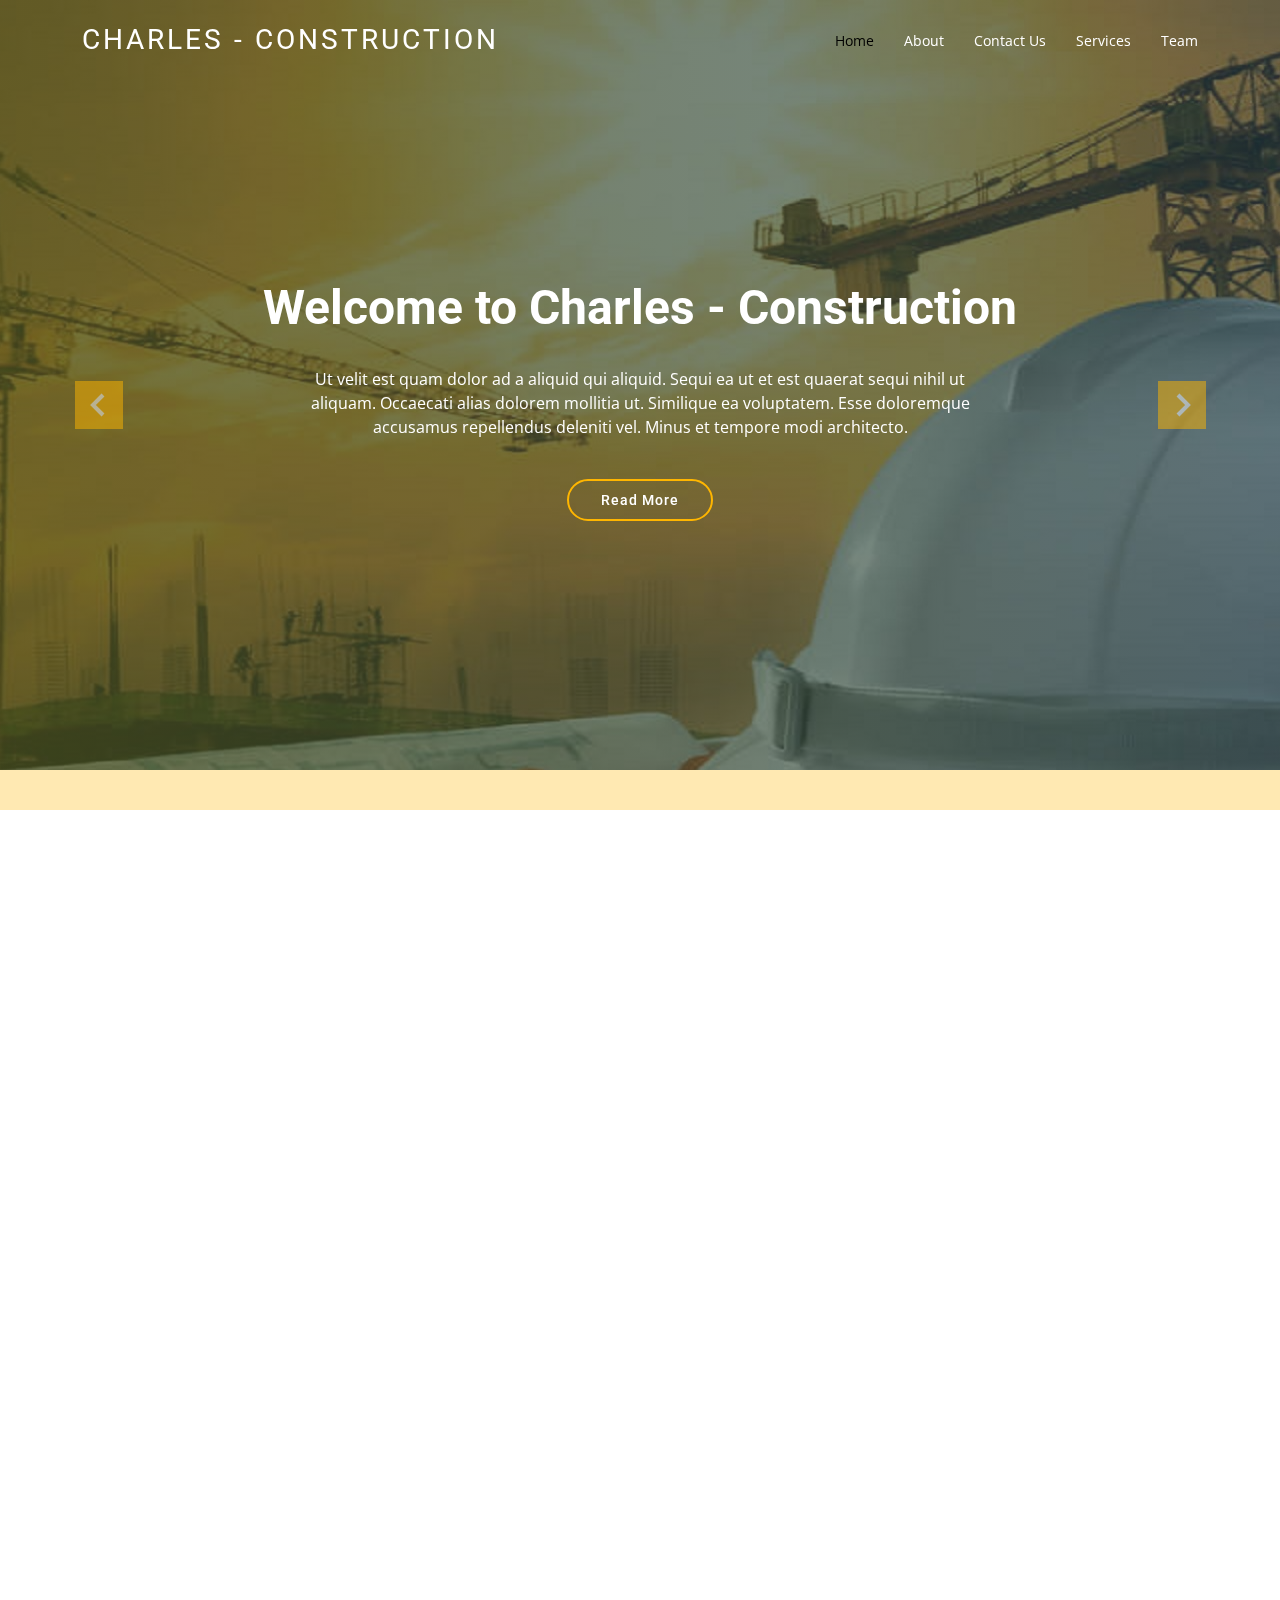
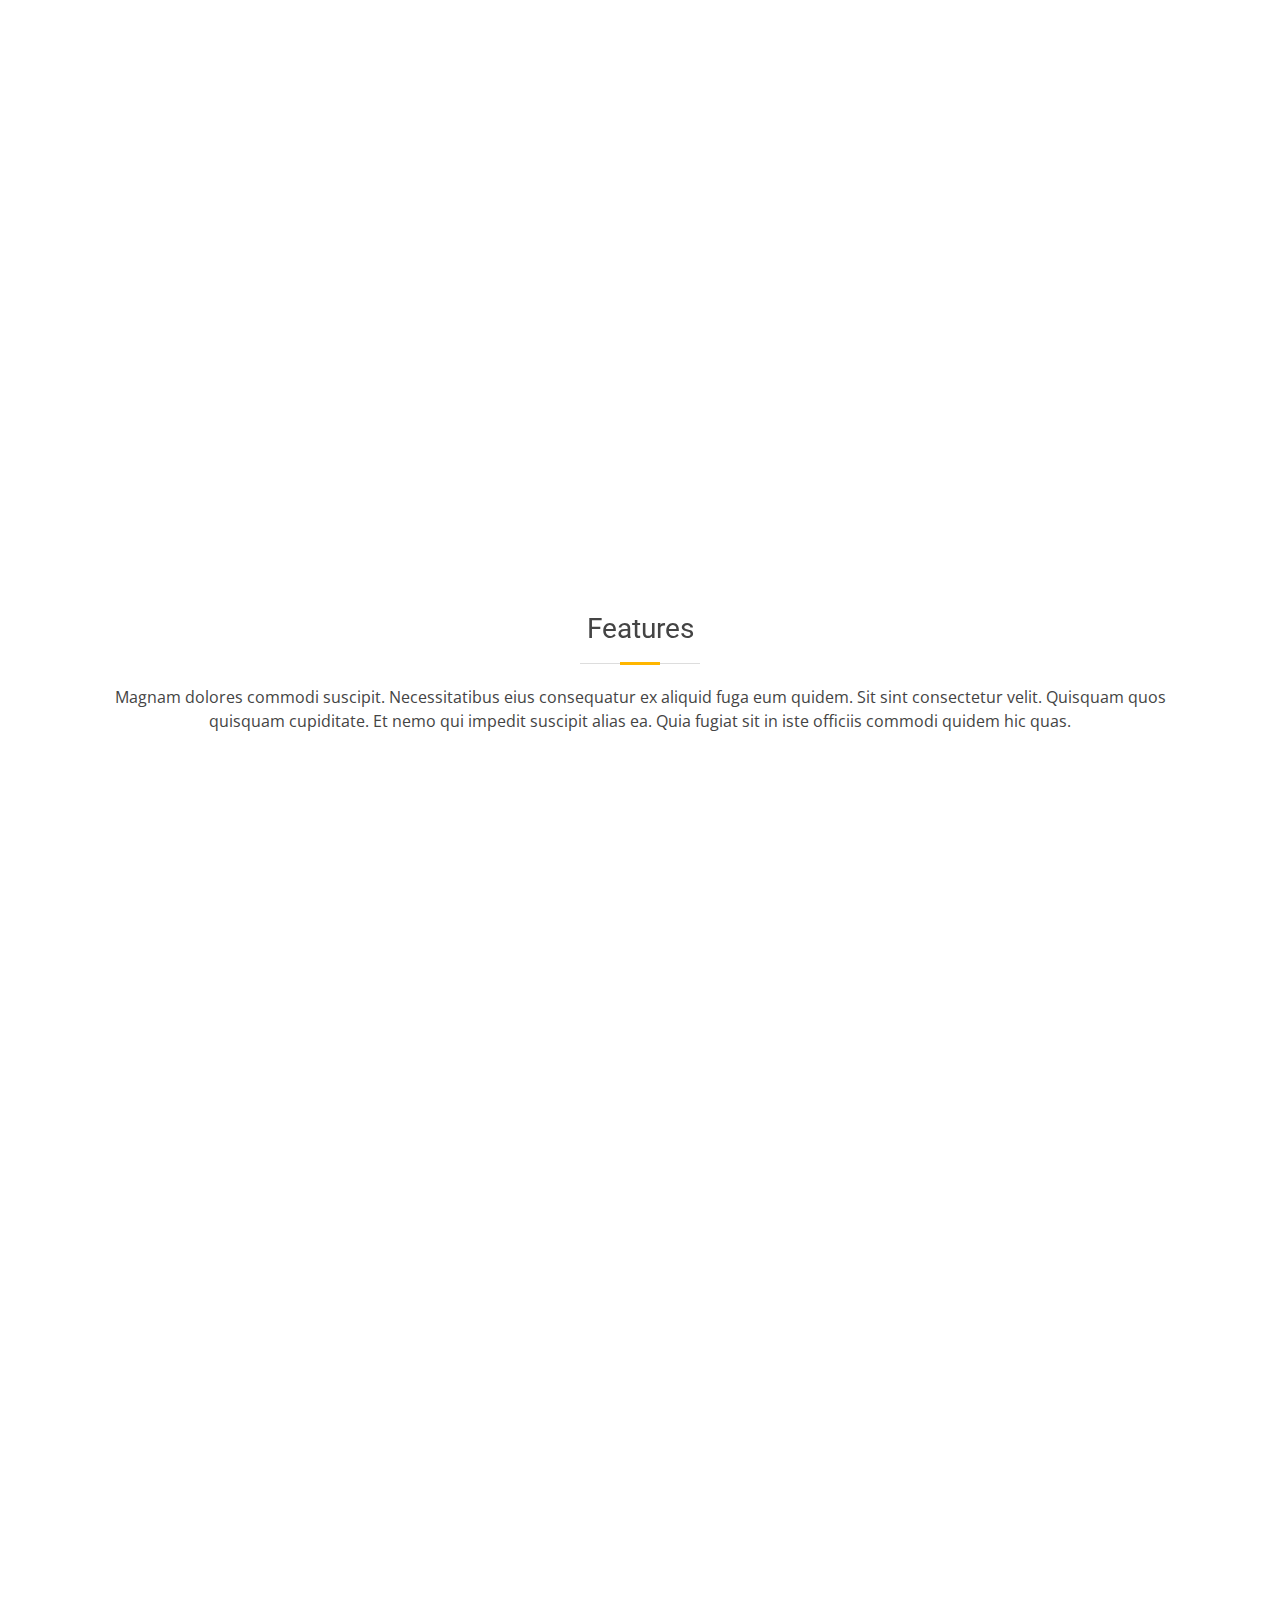
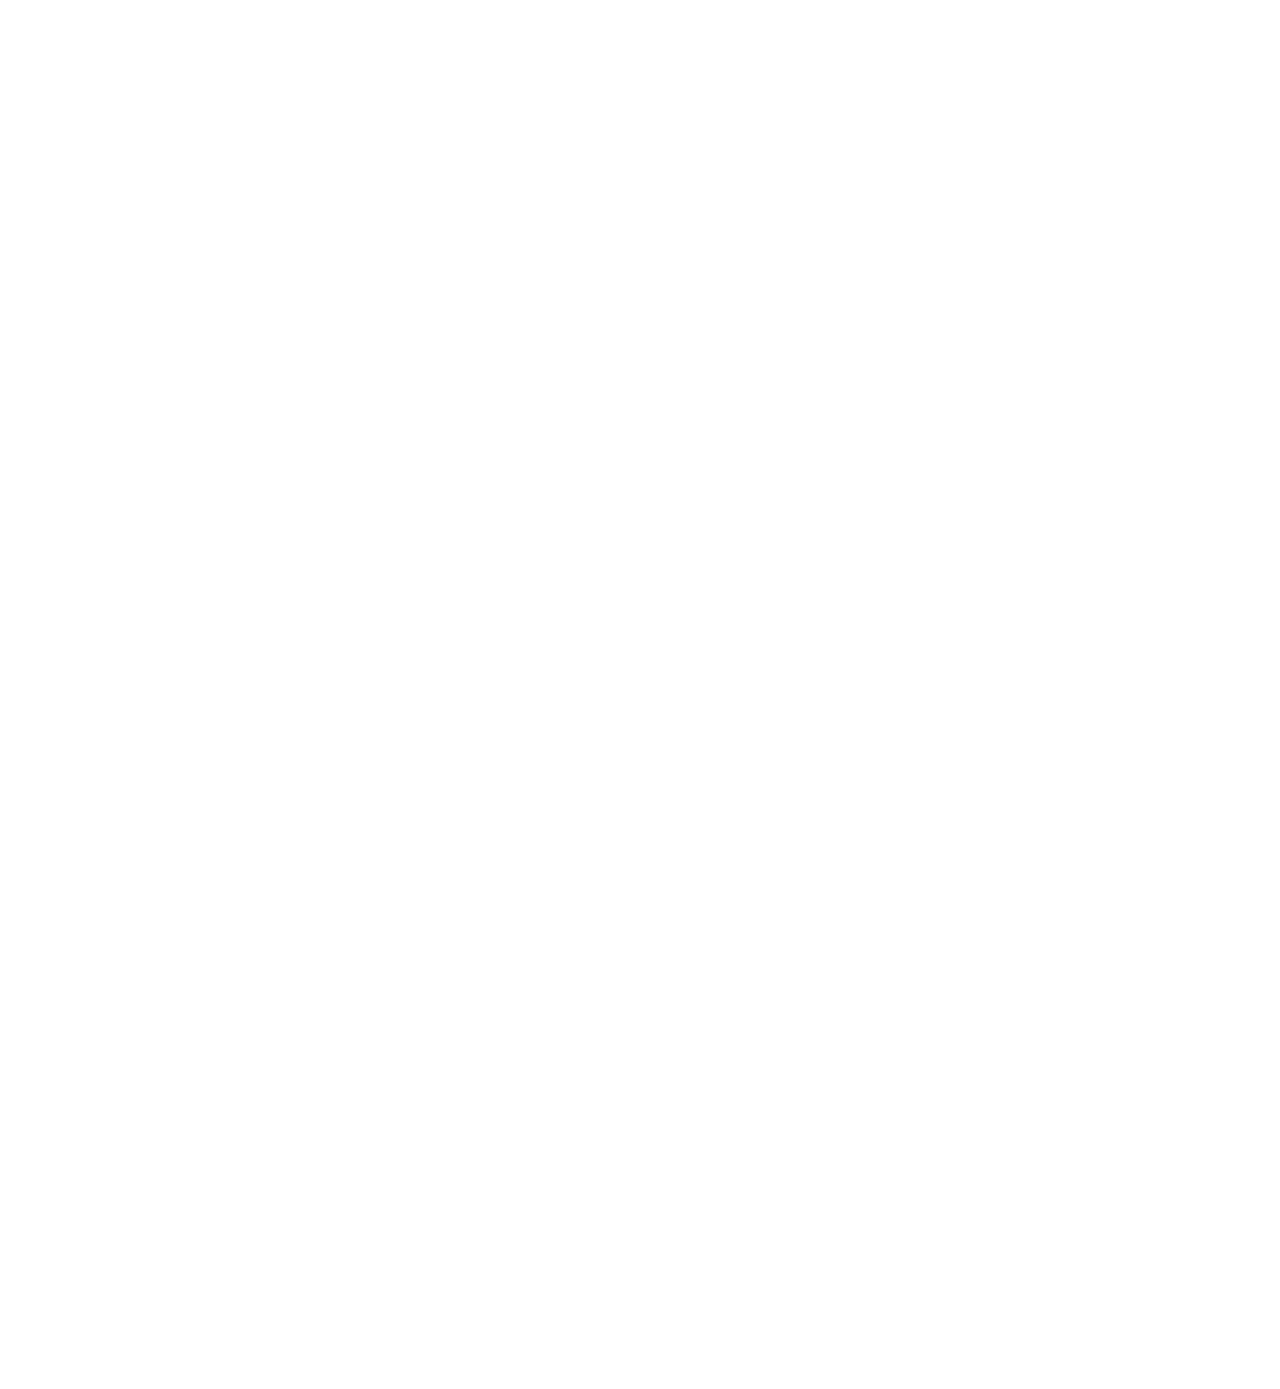
==== index.html @ 2a5ee407 "setup: initial commit" ====
<!DOCTYPE html>
<html lang="en">

<head>
  <meta charset="utf-8">
  <meta content="width=device-width, initial-scale=1.0" name="viewport">

  <title>Charles - Construction</title>
  <meta content="" name="description">
  <meta content="" name="keywords">

  <!-- Favicons -->
  <link href="assets/img/favicon.png" rel="icon">
  <link href="assets/img/apple-touch-icon.png" rel="apple-touch-icon">

  <!-- Google Fonts -->
  <link href="https://fonts.googleapis.com/css?family=Open+Sans:300,300i,400,400i,600,600i,700,700i|Roboto:300,300i,400,400i,500,500i,700,700i&display=swap" rel="stylesheet">

  <!-- Vendor CSS Files -->
  <link href="assets/vendor/animate.css/animate.min.css" rel="stylesheet">
  <link href="assets/vendor/aos/aos.css" rel="stylesheet">
  <link href="assets/vendor/bootstrap/css/bootstrap.min.css" rel="stylesheet">
  <link href="assets/vendor/bootstrap-icons/bootstrap-icons.css" rel="stylesheet">
  <link href="assets/vendor/boxicons/css/boxicons.min.css" rel="stylesheet">
  <link href="assets/vendor/glightbox/css/glightbox.min.css" rel="stylesheet">
  <link href="assets/vendor/swiper/swiper-bundle.min.css" rel="stylesheet">

  <!-- Main CSS File -->
  <link href="assets/css/style.css" rel="stylesheet">

</head>

<body>

  <!-- ======= Header ======= -->
  <header id="header" class="fixed-top d-flex align-items-center header-transparent">
    <div class="container d-flex justify-content-between align-items-center">

      <div class="logo">
        <h1 class="text-light"><a href="index.html"><span>Charles - Construction</span></a></h1>
      </div>

      <nav id="navbar" class="navbar">
        <ul>
          <li><a class="active " href="index.html">Home</a></li>
          <li><a href="about.html">About</a></li>
          <li><a href="contact.html">Contact Us</a></li>
          <li><a href="#">Services</a></li>
          <li><a href="#">Team</a></li>
        </ul>
        <i class="bi bi-list mobile-nav-toggle"></i>
      </nav><!-- .navbar -->

    </div>
  </header><!-- End Header -->

  <!-- ======= Hero Section ======= -->
  <section id="hero" class="d-flex justify-cntent-center align-items-center">
    <div id="heroCarousel" class="container carousel carousel-fade" data-bs-ride="carousel" data-bs-interval="5000">

      <!-- Slide 1 -->
      <div class="carousel-item active">
        <div class="carousel-container">
          <h2 class="animate__animated animate__fadeInDown">Welcome to <span>Charles - Construction</span></h2>
          <p class="animate__animated animate__fadeInUp">Ut velit est quam dolor ad a aliquid qui aliquid. Sequi ea ut et est quaerat sequi nihil ut aliquam. Occaecati alias dolorem mollitia ut. Similique ea voluptatem. Esse doloremque accusamus repellendus deleniti vel. Minus et tempore modi architecto.</p>
          <a href="" class="btn-get-started animate__animated animate__fadeInUp">Read More</a>
        </div>
      </div>

      <!-- Slide 2 -->
      <div class="carousel-item">
        <div class="carousel-container">
          <h2 class="animate__animated animate__fadeInDown">We Believe Sustainability</h2>
          <p class="animate__animated animate__fadeInUp">We will deal with your failure that determine how you achieve success</p>
          <a href="" class="btn-get-started animate__animated animate__fadeInUp">Read More</a>
        </div>
      </div>

      <!-- Slide 3 -->
      <div class="carousel-item">
        <div class="carousel-container">
          <p class="animate__animated animate__fadeInUp">Seventeen Years of Excellence in </p>
          <h2 class="animate__animated animate__fadeInDown">CONSTRUCTION INDUSTRY</h2>
          <a href="" class="btn-get-started animate__animated animate__fadeInUp">Read More</a>
        </div>
      </div>

      <a class="carousel-control-prev" href="#heroCarousel" role="button" data-bs-slide="prev">
        <span class="carousel-control-prev-icon bx bx-chevron-left" aria-hidden="true"></span>
      </a>

      <a class="carousel-control-next" href="#heroCarousel" role="button" data-bs-slide="next">
        <span class="carousel-control-next-icon bx bx-chevron-right" aria-hidden="true"></span>
      </a>

    </div>
  </section><!-- End Hero -->

  <main id="main">

    <!-- ======= Services Section ======= -->
    <section class="services">
      <div class="container">

        <div class="row">
          <div class="col-md-6 col-lg-3 d-flex align-items-stretch" data-aos="fade-up">
            <div class="icon-box icon-box-pink">
              <div class="icon"><img loading="lazy" src="assets/img/fact1.png" alt="facts-img"></div>
              <h4 class="title"><a href="">1789</a></h4>
              <p class="description">TOTAL PROJECTS</p>
            </div>
          </div>

          <div class="col-md-6 col-lg-3 d-flex align-items-stretch" data-aos="fade-up" data-aos-delay="100">
            <div class="icon-box icon-box-cyan">
              <div class="icon"><img loading="lazy" src="assets/img/fact2.png" alt="facts-img"></div>
              <h4 class="title"><a href="">647</a></h4>
              <p class="description">STAFF MEMBERS</p>
            </div>
          </div>

          <div class="col-md-6 col-lg-3 d-flex align-items-stretch" data-aos="fade-up" data-aos-delay="200">
            <div class="icon-box icon-box-green">
              <div class="icon"><img loading="lazy" src="assets/img/fact3.png" alt="facts-img"></div>
              <h4 class="title"><a href="">4000</a></h4>
              <p class="description">HOURS OF WORK</p>
            </div>
          </div>

          <div class="col-md-6 col-lg-3 d-flex align-items-stretch" data-aos="fade-up" data-aos-delay="200">
            <div class="icon-box icon-box-blue">
              <div class="icon"><img loading="lazy" src="assets/img/fact4.png" alt="facts-img"></div>
              <h4 class="title"><a href="">44</a></h4>
              <p class="description">COUNTRIES EXPERIENCE</p>
            </div>
          </div>

        </div>

      </div>
    </section><!-- End Services Section -->

    <!-- ======= Why Us Section ======= -->
    <section class="why-us section-bg" data-aos="fade-up" date-aos-delay="200">
      <div class="container">
        <div class="col-12 mt-5 p-5">
          <h2 class="section-title">We Are Specialists In</h2>
        </div>

        <div class="row">
          <div class="col-lg-6 video-box">
            <img src="assets/img/why-us.jpg" class="img-fluid" alt="">
            <a href="https://www.youtube.com/watch?v=jDDaplaOz7Q" class="venobox play-btn mb-4" data-vbtype="video" data-autoplay="true"></a>
          </div>

          <div class="col-lg-6 d-flex flex-column justify-content-center p-5">

            <div class="icon-box">
              <div class="icon"><img loading="lazy" src="assets/img/service-icon1.png" alt="facts-img"></div>
              <h4 class="title"><a href="">HOME CONSTRUCTION</a></h4>
              <p class="description">Voluptatum deleniti atque corrupti quos dolores et quas molestias excepturi sint occaecati cupiditate non provident</p>
            </div>

            <div class="icon-box">
              <div class="icon"><img loading="lazy" src="assets/img/service-icon2.png" alt="facts-img"></div>
              <h4 class="title"><a href="">BUILDING REMODELS</a></h4>
              <p class="description">At vero eos et accusamus et iusto odio dignissimos ducimus qui blanditiis praesentium voluptatum deleniti atque</p>
            </div>

            <div class="icon-box">
              <div class="icon"><img loading="lazy" src="assets/img/service-icon3.png" alt="facts-img"></div>
              <h4 class="title"><a href="">INTERIOR DESIGN</a></h4>
              <p class="description">At vero eos et accusamus et iusto odio dignissimos ducimus qui blanditiis praesentium voluptatum deleniti atque</p>
            </div>

          </div>
        </div>

      </div>
    </section><!-- End Why Us Section -->

    <!-- ======= Features Section ======= -->
    <section class="features">
      <div class="container">

        <div class="section-title">
          <h2>Features</h2>
          <p>Magnam dolores commodi suscipit. Necessitatibus eius consequatur ex aliquid fuga eum quidem. Sit sint consectetur velit. Quisquam quos quisquam cupiditate. Et nemo qui impedit suscipit alias ea. Quia fugiat sit in iste officiis commodi quidem hic quas.</p>
        </div>

        <div class="row" data-aos="fade-up">
          <div class="col-md-5">
            <img src="assets/img/features-1.svg" class="img-fluid" alt="">
          </div>
          <div class="col-md-7 pt-4">
            <h3>Voluptatem dignissimos provident quasi corporis voluptates sit assumenda.</h3>
            <p class="fst-italic">
              Lorem ipsum dolor sit amet, consectetur adipiscing elit, sed do eiusmod tempor incididunt ut labore et dolore
              magna aliqua.
            </p>
            <ul>
              <li><i class="bi bi-check"></i> Ullamco laboris nisi ut aliquip ex ea commodo consequat.</li>
              <li><i class="bi bi-check"></i> Duis aute irure dolor in reprehenderit in voluptate velit.</li>
            </ul>
          </div>
        </div>

        <div class="row" data-aos="fade-up">
          <div class="col-md-5 order-1 order-md-2">
            <img src="assets/img/features-2.svg" class="img-fluid" alt="">
          </div>
          <div class="col-md-7 pt-5 order-2 order-md-1">
            <h3>Corporis temporibus maiores provident</h3>
            <p class="fst-italic">
              Lorem ipsum dolor sit amet, consectetur adipiscing elit, sed do eiusmod tempor incididunt ut labore et dolore
              magna aliqua.
            </p>
            <p>
              Ullamco laboris nisi ut aliquip ex ea commodo consequat. Duis aute irure dolor in reprehenderit in voluptate
              velit esse cillum dolore eu fugiat nulla pariatur. Excepteur sint occaecat cupidatat non proident, sunt in
              culpa qui officia deserunt mollit anim id est laborum
            </p>
          </div>
        </div>

        <div class="row" data-aos="fade-up">
          <div class="col-md-5">
            <img src="assets/img/features-3.svg" class="img-fluid" alt="">
          </div>
          <div class="col-md-7 pt-5">
            <h3>Sunt consequatur ad ut est nulla consectetur reiciendis animi voluptas</h3>
            <p>Cupiditate placeat cupiditate placeat est ipsam culpa. Delectus quia minima quod. Sunt saepe odit aut quia voluptatem hic voluptas dolor doloremque.</p>
            <ul>
              <li><i class="bi bi-check"></i> Ullamco laboris nisi ut aliquip ex ea commodo consequat.</li>
              <li><i class="bi bi-check"></i> Duis aute irure dolor in reprehenderit in voluptate velit.</li>
              <li><i class="bi bi-check"></i> Facilis ut et voluptatem aperiam. Autem soluta ad fugiat.</li>
            </ul>
          </div>
        </div>

        <div class="row" data-aos="fade-up">
          <div class="col-md-5 order-1 order-md-2">
            <img src="assets/img/features-4.svg" class="img-fluid" alt="">
          </div>
          <div class="col-md-7 pt-5 order-2 order-md-1">
            <h3>Quas et necessitatibus eaque impedit ipsum animi consequatur incidunt in</h3>
            <p class="fst-italic">
              Lorem ipsum dolor sit amet, consectetur adipiscing elit, sed do eiusmod tempor incididunt ut labore et dolore
              magna aliqua.
            </p>
            <p>
              Ullamco laboris nisi ut aliquip ex ea commodo consequat. Duis aute irure dolor in reprehenderit in voluptate
              velit esse cillum dolore eu fugiat nulla pariatur. Excepteur sint occaecat cupidatat non proident, sunt in
              culpa qui officia deserunt mollit anim id est laborum
            </p>
          </div>
        </div>

      </div>
    </section><!-- End Features Section -->

  </main><!-- End #main -->

  <!-- ======= Footer ======= -->
  <footer id="footer" data-aos="fade-up" data-aos-easing="ease-in-out" data-aos-duration="500">

    <div class="footer-newsletter">
      <div class="container">
        <div class="row">
          <div class="col-lg-6">
            <h4>Our Newsletter</h4>
            <p>Tamen quem nulla quae legam multos aute sint culpa legam noster magna</p>
          </div>
          <div class="col-lg-6">
            <form action="" method="post">
              <input type="email" name="email"><input type="submit" value="Subscribe">
            </form>
          </div>
        </div>
      </div>
    </div>

    <div class="footer-top">
      <div class="container">
        <div class="row">

          <div class="col-lg-3 col-md-6 footer-links">
            <h4>Useful Links</h4>
            <ul>
              <li><i class="bx bx-chevron-right"></i> <a href="#">Home</a></li>
              <li><i class="bx bx-chevron-right"></i> <a href="#">About us</a></li>
              <li><i class="bx bx-chevron-right"></i> <a href="#">Services</a></li>
              <li><i class="bx bx-chevron-right"></i> <a href="#">Terms of service</a></li>
              <li><i class="bx bx-chevron-right"></i> <a href="#">Privacy policy</a></li>
            </ul>
          </div>

          <div class="col-lg-3 col-md-6 footer-links">
            <h4>Our Services</h4>
            <ul>
              <li><i class="bx bx-chevron-right"></i> <a href="#">Web Design</a></li>
              <li><i class="bx bx-chevron-right"></i> <a href="#">Web Development</a></li>
              <li><i class="bx bx-chevron-right"></i> <a href="#">Product Management</a></li>
              <li><i class="bx bx-chevron-right"></i> <a href="#">Marketing</a></li>
              <li><i class="bx bx-chevron-right"></i> <a href="#">Graphic Design</a></li>
            </ul>
          </div>

          <div class="col-lg-3 col-md-6 footer-contact">
            <h4>Contact Us</h4>
            <p>
              A108 Adam Street <br>
              New York, NY 535022<br>
              United States <br><br>
              <strong>Phone:</strong> +1 5589 55488 55<br>
              <strong>Email:</strong> info@example.com<br>
            </p>

          </div>

          <div class="col-lg-3 col-md-6 footer-info">
            <h3>About Charles - Construction</h3>
            <p>Cras fermentum odio eu feugiat lide par naso tierra. Justo eget nada terra videa magna derita valies darta donna mare fermentum iaculis eu non diam phasellus.</p>
            <div class="social-links mt-3">
              <a href="#" class="twitter"><i class="bx bxl-twitter"></i></a>
              <a href="#" class="facebook"><i class="bx bxl-facebook"></i></a>
              <a href="#" class="instagram"><i class="bx bxl-instagram"></i></a>
              <a href="#" class="linkedin"><i class="bx bxl-linkedin"></i></a>
            </div>
          </div>

        </div>
      </div>
    </div>

    
  </footer><!-- End Footer -->

  <a href="#" class="back-to-top d-flex align-items-center justify-content-center"><i class="bi bi-arrow-up-short"></i></a>

  <!-- Vendor JS Files -->
  <script src="assets/vendor/purecounter/purecounter.js"></script>
  <script src="assets/vendor/aos/aos.js"></script>
  <script src="assets/vendor/bootstrap/js/bootstrap.bundle.min.js"></script>
  <script src="assets/vendor/glightbox/js/glightbox.min.js"></script>
  <script src="assets/vendor/isotope-layout/isotope.pkgd.min.js"></script>
  <script src="assets/vendor/swiper/swiper-bundle.min.js"></script>
  <script src="assets/vendor/waypoints/noframework.waypoints.js"></script>
  <script src="assets/vendor/php-email-form/validate.js"></script>

  <!-- Main JS File -->
  <script src="assets/js/main.js"></script>

</body>

</html>
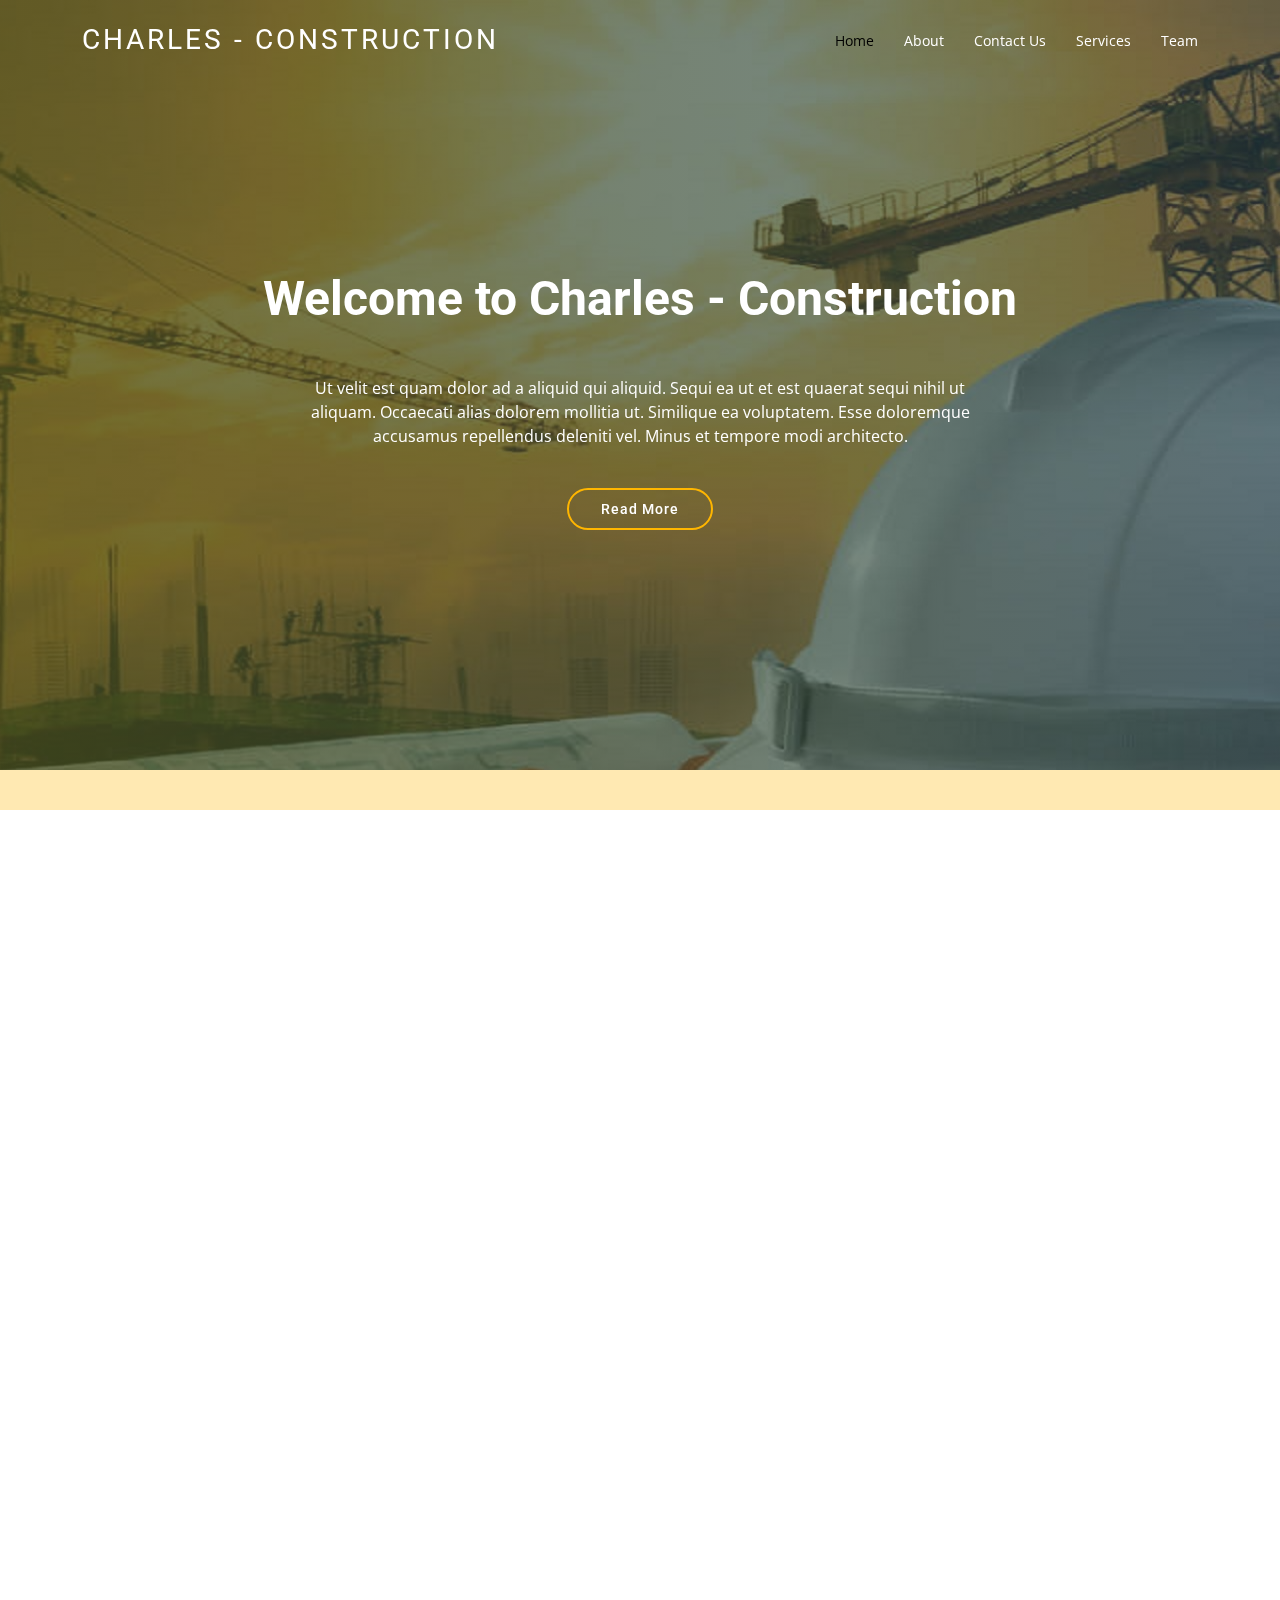
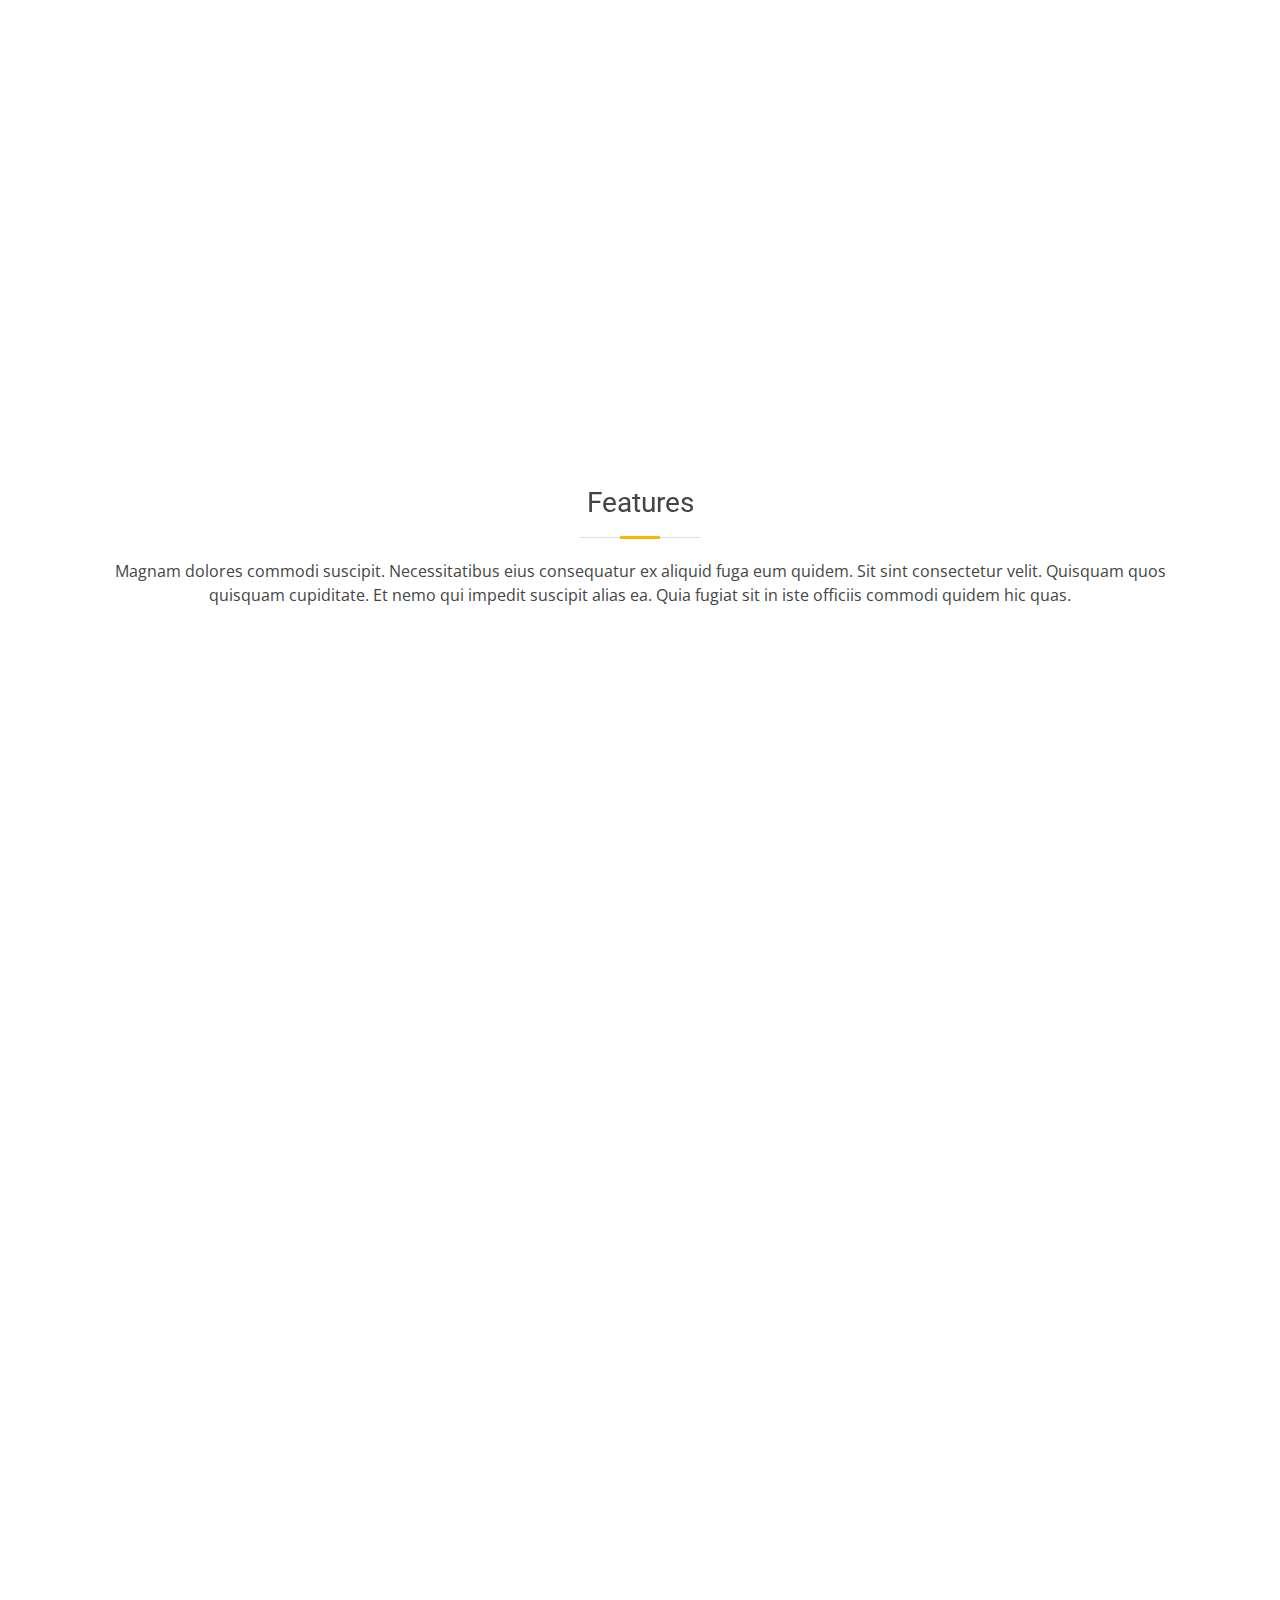
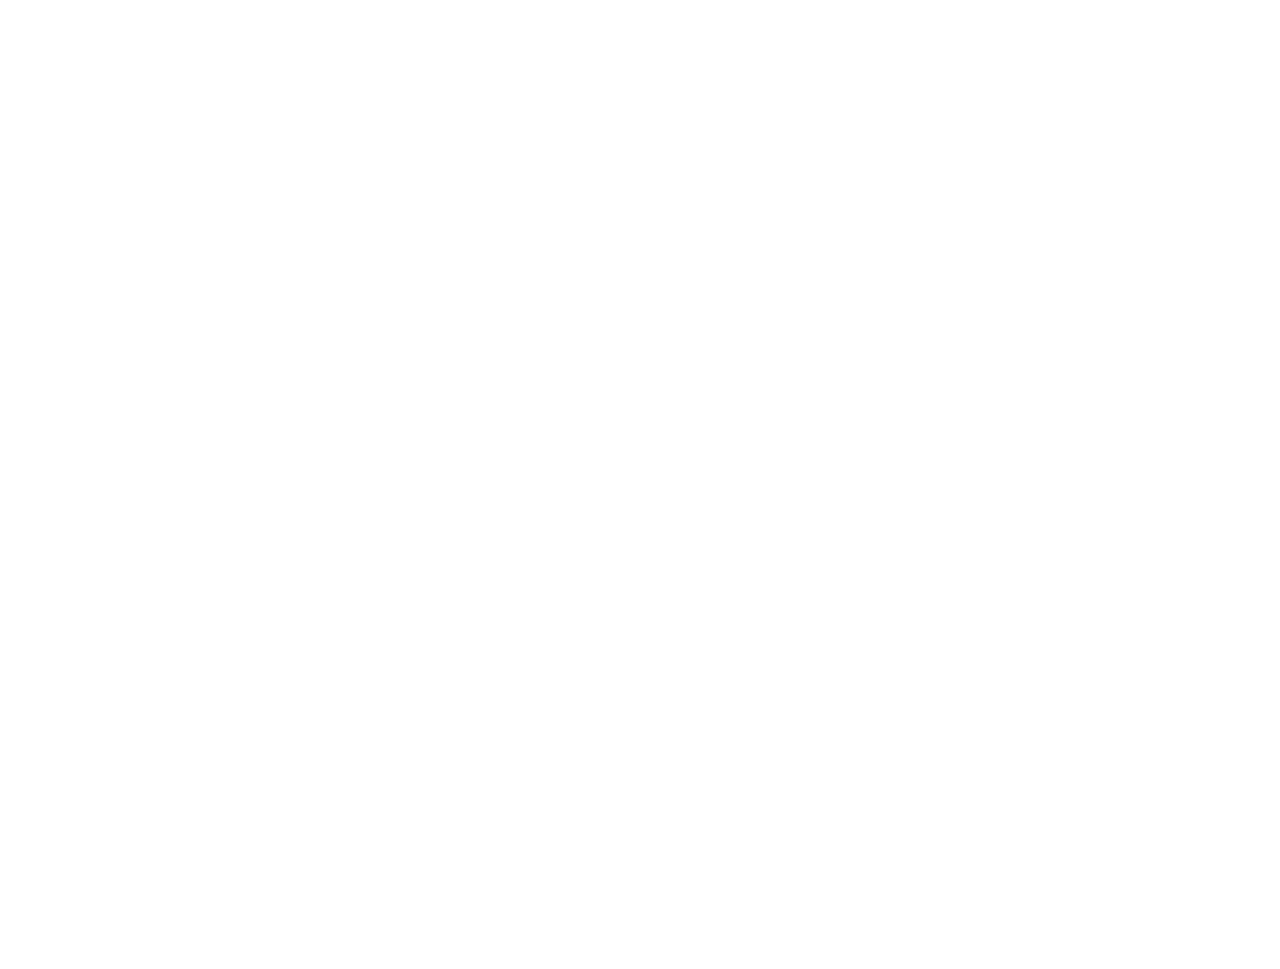
==== commit 3567207b: "update made" ====
--- a/index.html
+++ b/index.html
@@ -55,81 +55,54 @@
   </header><!-- End Header -->
 
   <!-- ======= Hero Section ======= -->
-  <section id="hero" class="d-flex justify-cntent-center align-items-center">
+  <section id="hero" class="d-flex justify-cntent-center align-items-center width">
     <div id="heroCarousel" class="container carousel carousel-fade" data-bs-ride="carousel" data-bs-interval="5000">
 
       <!-- Slide 1 -->
       <div class="carousel-item active">
-        <div class="carousel-container">
-          <h2 class="animate__animated animate__fadeInDown">Welcome to <span>Charles - Construction</span></h2>
+        <div class="carousel-container text-align">
+          <h2 class="animate__animated animate__fadeInDown mb-5">Welcome to <span>Charles - Construction</span></h2>
           <p class="animate__animated animate__fadeInUp">Ut velit est quam dolor ad a aliquid qui aliquid. Sequi ea ut et est quaerat sequi nihil ut aliquam. Occaecati alias dolorem mollitia ut. Similique ea voluptatem. Esse doloremque accusamus repellendus deleniti vel. Minus et tempore modi architecto.</p>
           <a href="" class="btn-get-started animate__animated animate__fadeInUp">Read More</a>
         </div>
       </div>
-
-      <!-- Slide 2 -->
-      <div class="carousel-item">
-        <div class="carousel-container">
-          <h2 class="animate__animated animate__fadeInDown">We Believe Sustainability</h2>
-          <p class="animate__animated animate__fadeInUp">We will deal with your failure that determine how you achieve success</p>
-          <a href="" class="btn-get-started animate__animated animate__fadeInUp">Read More</a>
-        </div>
-      </div>
-
-      <!-- Slide 3 -->
-      <div class="carousel-item">
-        <div class="carousel-container">
-          <p class="animate__animated animate__fadeInUp">Seventeen Years of Excellence in </p>
-          <h2 class="animate__animated animate__fadeInDown">CONSTRUCTION INDUSTRY</h2>
-          <a href="" class="btn-get-started animate__animated animate__fadeInUp">Read More</a>
-        </div>
-      </div>
-
-      <a class="carousel-control-prev" href="#heroCarousel" role="button" data-bs-slide="prev">
-        <span class="carousel-control-prev-icon bx bx-chevron-left" aria-hidden="true"></span>
-      </a>
-
-      <a class="carousel-control-next" href="#heroCarousel" role="button" data-bs-slide="next">
-        <span class="carousel-control-next-icon bx bx-chevron-right" aria-hidden="true"></span>
-      </a>
-
     </div>
   </section><!-- End Hero -->
 
   <main id="main">
 
     <!-- ======= Services Section ======= -->
-    <section class="services">
+    <section class="services pb-5">
       <div class="container">
 
         <div class="row">
           <div class="col-md-6 col-lg-3 d-flex align-items-stretch" data-aos="fade-up">
-            <div class="icon-box icon-box-pink">
-              <div class="icon"><img loading="lazy" src="assets/img/fact1.png" alt="facts-img"></div>
+            <div class="icon-box icon-box-pink text-align">
+              <div class="icon text-align"><img loading="lazy" src="assets/img/fact1.png" alt="facts-img"></div>
               <h4 class="title"><a href="">1789</a></h4>
               <p class="description">TOTAL PROJECTS</p>
             </div>
           </div>
 
           <div class="col-md-6 col-lg-3 d-flex align-items-stretch" data-aos="fade-up" data-aos-delay="100">
-            <div class="icon-box icon-box-cyan">
-              <div class="icon"><img loading="lazy" src="assets/img/fact2.png" alt="facts-img"></div>
+            <div class="icon-box icon-box-cyan text-align">
+              <div class="icon text-align"><img loading="lazy" src="assets/img/fact2.png" alt="facts-img"></div>
               <h4 class="title"><a href="">647</a></h4>
               <p class="description">STAFF MEMBERS</p>
             </div>
           </div>
 
           <div class="col-md-6 col-lg-3 d-flex align-items-stretch" data-aos="fade-up" data-aos-delay="200">
-            <div class="icon-box icon-box-green">
-              <div class="icon"><img loading="lazy" src="assets/img/fact3.png" alt="facts-img"></div>
+            <div class="icon-box icon-box-green text-align">
+              <div class="icon text-align"><img loading="lazy" src="assets/img/fact3.png" alt="facts-img"></div>
               <h4 class="title"><a href="">4000</a></h4>
               <p class="description">HOURS OF WORK</p>
             </div>
           </div>
 
           <div class="col-md-6 col-lg-3 d-flex align-items-stretch" data-aos="fade-up" data-aos-delay="200">
-            <div class="icon-box icon-box-blue">
-              <div class="icon"><img loading="lazy" src="assets/img/fact4.png" alt="facts-img"></div>
+            <div class="icon-box icon-box-blue text-align">
+              <div class="icon text-align"><img loading="lazy" src="assets/img/fact4.png" alt="facts-img"></div>
               <h4 class="title"><a href="">44</a></h4>
               <p class="description">COUNTRIES EXPERIENCE</p>
             </div>
@@ -143,14 +116,14 @@
     <!-- ======= Why Us Section ======= -->
     <section class="why-us section-bg" data-aos="fade-up" date-aos-delay="200">
       <div class="container">
-        <div class="col-12 mt-5 p-5">
-          <h2 class="section-title">We Are Specialists In</h2>
+        <div class="col-12 mt-5 p-5 text-align">
+          <h2 class="section-title text-align">We Are Specialists In</h2>
         </div>
 
         <div class="row">
           <div class="col-lg-6 video-box">
             <img src="assets/img/why-us.jpg" class="img-fluid" alt="">
-            <a href="https://www.youtube.com/watch?v=jDDaplaOz7Q" class="venobox play-btn mb-4" data-vbtype="video" data-autoplay="true"></a>
+            <a href="https://youtu.be/Qu2pK0gOPuw" class="venobox play-btn mb-4" data-vbtype="video" data-autoplay="true"></a>
           </div>
 
           <div class="col-lg-6 d-flex flex-column justify-content-center p-5">
@@ -161,13 +134,13 @@
               <p class="description">Voluptatum deleniti atque corrupti quos dolores et quas molestias excepturi sint occaecati cupiditate non provident</p>
             </div>
 
-            <div class="icon-box">
+            <div class="icon-box mt-5">
               <div class="icon"><img loading="lazy" src="assets/img/service-icon2.png" alt="facts-img"></div>
               <h4 class="title"><a href="">BUILDING REMODELS</a></h4>
               <p class="description">At vero eos et accusamus et iusto odio dignissimos ducimus qui blanditiis praesentium voluptatum deleniti atque</p>
             </div>
 
-            <div class="icon-box">
+            <div class="icon-box mt-5">
               <div class="icon"><img loading="lazy" src="assets/img/service-icon3.png" alt="facts-img"></div>
               <h4 class="title"><a href="">INTERIOR DESIGN</a></h4>
               <p class="description">At vero eos et accusamus et iusto odio dignissimos ducimus qui blanditiis praesentium voluptatum deleniti atque</p>
@@ -183,7 +156,7 @@
     <section class="features">
       <div class="container">
 
-        <div class="section-title">
+        <div class="section-title text-align mt-5 pt-5">
           <h2>Features</h2>
           <p>Magnam dolores commodi suscipit. Necessitatibus eius consequatur ex aliquid fuga eum quidem. Sit sint consectetur velit. Quisquam quos quisquam cupiditate. Et nemo qui impedit suscipit alias ea. Quia fugiat sit in iste officiis commodi quidem hic quas.</p>
         </div>
@@ -238,7 +211,7 @@
           </div>
         </div>
 
-        <div class="row" data-aos="fade-up">
+        <div class="row mt-5 mb-5" data-aos="fade-up">
           <div class="col-md-5 order-1 order-md-2">
             <img src="assets/img/features-4.svg" class="img-fluid" alt="">
           </div>
@@ -318,7 +291,7 @@
 
           </div>
 
-          <div class="col-lg-3 col-md-6 footer-info">
+          <div class="col-lg-3 col-md-6 footer-info text-align">
             <h3>About Charles - Construction</h3>
             <p>Cras fermentum odio eu feugiat lide par naso tierra. Justo eget nada terra videa magna derita valies darta donna mare fermentum iaculis eu non diam phasellus.</p>
             <div class="social-links mt-3">
--- a/assets/css/style.css
+++ b/assets/css/style.css
@@ -1,23 +1,24 @@
-
 body {
   font-family: "Open Sans", sans-serif;
   color: #444;
 }
-
 a {
   color: #4fa6d5;
   text-decoration: none;
 }
-
 a:hover {
   color: #45beff;
   text-decoration: none;
 }
-
 h1, h2, h3, h4, h5, h6, .font-primary {
   font-family: "Roboto", sans-serif;
 }
-
+.width {
+  width: 100%;
+}
+.text-align {
+  text-align: center;
+}
 /*--------------------------------------------------------------
 # Back to top button
 --------------------------------------------------------------*/
@@ -47,10 +48,7 @@
   visibility: visible;
   opacity: 1;
 }
-
-/*--------------------------------------------------------------
-# Header
---------------------------------------------------------------*/
+/*---------------------# Header---------------------------------------*/
 #header {
   height: 80px;
   transition: all 0.5s;
@@ -97,7 +95,7 @@
 .navbar {
   padding: 0;
 }
-.navbar ul {
+ .navbar ul {
   margin: 0;
   padding: 0;
   display: flex;
@@ -125,59 +123,6 @@
 }
 .navbar a:hover, .navbar .active, .navbar .active:focus, .navbar li:hover > a {
   color: #000000;
-}
-.navbar .dropdown ul {
-  display: block;
-  position: absolute;
-  left: 14px;
-  top: calc(100% + 30px);
-  margin: 0;
-  padding: 10px 0;
-  z-index: 99;
-  opacity: 0;
-  visibility: hidden;
-  background: #fff;
-  box-shadow: 0px 0px 30px rgba(127, 137, 161, 0.25);
-  transition: 0.3s;
-}
-.navbar .dropdown ul li {
-  min-width: 200px;
-}
-.navbar .dropdown ul a {
-  padding: 10px 20px;
-  font-size: 14px;
-  text-transform: none;
-  color: #1c3745;
-}
-.navbar .dropdown ul a i {
-  font-size: 12px;
-}
-.navbar .dropdown ul a:hover, .navbar .dropdown ul .active:hover, .navbar .dropdown ul li:hover > a {
-  color:#ffb600;
-}
-.navbar .dropdown:hover > ul {
-  opacity: 1;
-  top: 100%;
-  visibility: visible;
-}
-.navbar .dropdown .dropdown ul {
-  top: 0;
-  left: calc(100% - 30px);
-  visibility: hidden;
-}
-.navbar .dropdown .dropdown:hover > ul {
-  opacity: 1;
-  top: 0;
-  left: 100%;
-  visibility: visible;
-}
-@media (max-width: 1366px) {
-  .navbar .dropdown .dropdown ul {
-    left: -90%;
-  }
-  .navbar .dropdown .dropdown:hover > ul {
-    left: -100%;
-  }
 }
 
 /**
@@ -271,7 +216,6 @@
 # Hero Section
 --------------------------------------------------------------*/
 #hero {
-  width: 100%;
   height: 90vh;
   overflow: hidden;
   position: relative;
@@ -306,7 +250,6 @@
   justify-content: center;
   align-items: center;
   flex-direction: column;
-  text-align: center;
   bottom: 0;
   top: 0;
   left: 0;
@@ -314,7 +257,6 @@
 }
 #hero h2 {
   color: #fff;
-  margin-bottom: 30px;
   font-size: 48px;
   font-weight: 700;
 }
@@ -325,17 +267,7 @@
   margin: 0 auto 30px auto;
   color: #fff;
 }
-#hero .carousel-control-prev, #hero .carousel-control-next {
-  width: 10%;
-}
-#hero .carousel-control-next-icon, #hero .carousel-control-prev-icon {
-  background: none;
-  font-size: 48px;
-  line-height: 1;
-  width: auto;
-  height: auto;
-  background: #ffb600;
-}
+
 #hero .btn-get-started {
   font-family: "Roboto", sans-serif;
   font-weight: 500;
@@ -403,73 +335,13 @@
 }
 
 /*--------------------------------------------------------------
-# Hero No Slider Section
---------------------------------------------------------------*/
-#hero-no-slider {
-  width: 100%;
-  height: 100vh;
-  overflow: hidden;
-  position: relative;
-  text-align: center;
-}
-#hero-no-slider::before {
-  content: "";
-  position: absolute;
-  left: 0;
-  top: 0;
-  right: 0;
-  bottom: 0;
-  background: linear-gradient(to right, rgba(30, 67, 86, 0.8), rgba(30, 67, 86, 0.6)), url("../img/hero-bg.jpg") center top no-repeat;
-}
-#hero-no-slider h2 {
-  color: #fff;
-  margin-bottom: 15px;
-  font-size: 48px;
-  font-weight: 700;
-}
-#hero-no-slider p {
-  color: #fff;
-}
-#hero-no-slider .btn-get-started {
-  font-family: "Roboto", sans-serif;
-  font-weight: 500;
-  font-size: 14px;
-  letter-spacing: 1px;
-  display: inline-block;
-  padding: 12px 32px;
-  border-radius: 50px;
-  transition: 0.5s;
-  line-height: 1;
-  margin: 10px;
-  color: #fff;
-  -webkit-animation-delay: 0.8s;
-  animation-delay: 0.8s;
-  border: 2px solid#ffb600;
-}
-#hero-no-slider .btn-get-started:hover {
-  background:#ffb600;
-  color: #fff;
-  text-decoration: none;
-}
-@media (max-width: 575px) {
-  #hero-no-slider h2 {
-    font-size: 30px;
-  }
-}
-
-/*--------------------------------------------------------------
 # Sections General
 --------------------------------------------------------------*/
-section {
-  padding: 60px 0;
-}
-
 .section-bg {
   background-color: #f3f8fa;
 }
 
 .section-title {
-  text-align: center;
   padding-bottom: 30px;
 }
 .section-title h2 {
@@ -503,52 +375,10 @@
   margin-bottom: 0;
 }
 
-/*--------------------------------------------------------------
-# Breadcrumbs
---------------------------------------------------------------*/
-.breadcrumbs {
-  padding: 15px 0;
-  background-color: #f3f8fa;
-  min-height: 40px;
-}
-.breadcrumbs h2 {
-  font-size: 28px;
-  font-weight: 300;
-}
-.breadcrumbs ol {
-  display: flex;
-  flex-wrap: wrap;
-  list-style: none;
-  padding: 0;
-  margin: 0;
-}
-.breadcrumbs ol li + li {
-  padding-left: 10px;
-}
-.breadcrumbs ol li + li::before {
-  display: inline-block;
-  padding-right: 10px;
-  color: #6c757d;
-  content: "/";
-}
-@media (max-width: 768px) {
-  .breadcrumbs .d-flex {
-    display: block !important;
-  }
-  .breadcrumbs ol {
-    display: block;
-  }
-  .breadcrumbs ol li {
-    display: inline-block;
-  }
-}
 
 /*--------------------------------------------------------------
 # Our Services
 --------------------------------------------------------------*/
-.services {
-  padding-bottom: 20px;
-}
 .services .icon-box {
   padding: 30px;
   position: relative;
@@ -557,7 +387,6 @@
   background: #fff;
   box-shadow: 0 5px 26px 0 rgba(68, 88, 144, 0.14);
   transition: all 0.3s ease-in-out;
-  text-align: center;
   border: 1px solid #fff;
   width: 100%;
 }
@@ -565,7 +394,6 @@
   margin: 0 auto 20px auto;
   padding-top: 17px;
   display: inline-block;
-  text-align: center;
   border-radius: 50%;
   width: 100px;
   height: 100px;
@@ -634,12 +462,8 @@
 
 .why-us .container .col-12 {
   justify-content: center;
-  text-align: center;
-}
-
-.why-us .icon-box + .icon-box {
-  margin-top: 50px;
-}
+}
+
 .why-us .icon-box .icon {
   float: left;
   display: flex;
@@ -664,7 +488,6 @@
 .why-us .icon-box .title {
   margin-left: 95px;
   font-weight: 700;
-  margin-bottom: 10px;
   font-size: 18px;
   text-transform: uppercase;
 }
@@ -780,9 +603,6 @@
 /*--------------------------------------------------------------
 # Features
 --------------------------------------------------------------*/
-.features .row + .row {
-  margin-top: 100px;
-}
 .features h3 {
   font-weight: 400;
   font-size: 24px;
@@ -832,7 +652,7 @@
 .facts .counters span {
   font-size: 48px;
   display: block;
-  color:#ffb600;
+  color: #68A4C4;
 }
 .facts .counters p {
   padding: 0;
@@ -871,17 +691,11 @@
 /*--------------------------------------------------------------
 # Tetstimonials
 --------------------------------------------------------------*/
-.testimonials {
-  padding: 60px 0;
-}
 .testimonials .section-header {
   margin-bottom: 40px;
 }
 .testimonials .testimonials-carousel {
   overflow: hidden;
-}
-.testimonials .testimonial-item {
-  text-align: center;
 }
 .testimonials .testimonial-item .testimonial-img {
   width: 120px;
@@ -933,377 +747,10 @@
 .testimonials .swiper-pagination .swiper-pagination-bullet-active {
   background-color:#ffb600;
 }
-
-/*--------------------------------------------------------------
-# Service Details
---------------------------------------------------------------*/
-.service-details {
-  padding-bottom: 10px;
-}
-.service-details .card {
-  border: 0;
-  padding: 0 30px;
-  margin-bottom: 60px;
-  position: relative;
-}
-.service-details .card-img {
-  width: calc(100% + 60px);
-  margin-left: -30px;
-  overflow: hidden;
-  z-index: 9;
-  border-radius: 0;
-}
-.service-details .card-img img {
-  max-width: 100%;
-  transition: all 0.3s ease-in-out;
-}
-.service-details .card-body {
-  z-index: 10;
-  background: #fff;
-  border-top: 4px solid #fff;
-  padding: 30px;
-  box-shadow: 0px 2px 15px rgba(0, 0, 0, 0.1);
-  margin-top: -60px;
-  transition: 0.3s;
-}
-.service-details .card-title {
-  font-weight: 700;
-  text-align: center;
-  margin-bottom: 20px;
-}
-.service-details .card-title a {
-  color: #1e4356;
-  transition: 0.3s;
-}
-.service-details .card-text {
-  color: #5e5e5e;
-}
-.service-details .read-more a {
-  color: #777777;
-  text-transform: uppercase;
-  font-weight: 600;
-  font-size: 12px;
-  transition: 0.3s;
-}
-.service-details .read-more a:hover {
-  color:#ffb600;
-}
-.service-details .card:hover img {
-  transform: scale(1.1);
-}
-.service-details .card:hover .card-body {
-  border-color:#ffb600;
-}
-.service-details .card:hover .card-body .card-title a {
-  color:#ffb600;
-}
-
-/*--------------------------------------------------------------
-# Pricing
---------------------------------------------------------------*/
-.pricing .row {
-  padding-top: 40px;
-}
-.pricing .box {
-  padding: 40px;
-  margin-bottom: 30px;
-  box-shadow: 0px 0px 30px rgba(73, 78, 92, 0.15);
-  background: #fff;
-  text-align: center;
-}
-.pricing h3 {
-  font-weight: 300;
-  margin-bottom: 15px;
-  font-size: 28px;
-}
-.pricing h4 {
-  font-size: 46px;
-  color:#ffb600;
-  font-weight: 400;
-  font-family: "Open Sans", sans-serif;
-  margin-bottom: 25px;
-}
-.pricing h4 span {
-  color: #bababa;
-  font-size: 18px;
-  display: block;
-}
-.pricing ul {
-  padding: 0;
-  list-style: none;
-  color: #999;
-  text-align: left;
-  line-height: 20px;
-}
-.pricing ul li {
-  padding-bottom: 12px;
-}
-.pricing ul i {
-  color:#ffb600;
-  font-size: 18px;
-  padding-right: 4px;
-}
-.pricing ul .na {
-  color: #ccc;
-}
-.pricing ul .na i {
-  color: #ccc;
-}
-.pricing ul .na span {
-  text-decoration: line-through;
-}
-.pricing .get-started-btn {
-  background: #1e4356;
-  display: inline-block;
-  padding: 6px 30px;
-  border-radius: 20px;
-  color: #fff;
-  transition: none;
-  font-size: 14px;
-  font-weight: 400;
-  font-family: "Roboto", sans-serif;
-  transition: 0.3s;
-}
-.pricing .get-started-btn:hover {
-  background:#ffb600;
-}
-.pricing .featured {
-  z-index: 10;
-  margin: -30px -5px 0 -5px;
-}
-.pricing .featured .get-started-btn {
-  background:#ffb600;
-}
-.pricing .featured .get-started-btn:hover {
-  background: #85b6cf;
-}
-@media (max-width: 992px) {
-  .pricing .box {
-    max-width: 60%;
-    margin: 0 auto 30px auto;
-  }
-}
-@media (max-width: 767px) {
-  .pricing .box {
-    max-width: 80%;
-    margin: 0 auto 30px auto;
-  }
-}
-@media (max-width: 420px) {
-  .pricing .box {
-    max-width: 100%;
-    margin: 0 auto 30px auto;
-  }
-}
-
-/*--------------------------------------------------------------
-# Portfolio
---------------------------------------------------------------*/
-.portfolio {
-  padding-bottom: 60px;
-}
-.portfolio #portfolio-flters {
-  padding: 0;
-  margin: 0 0 35px 0;
-  list-style: none;
-  text-align: center;
-}
-.portfolio #portfolio-flters li {
-  cursor: pointer;
-  margin: 0 12px 5px 12px;
-  display: inline-block;
-  padding: 0 4px 6px 4px;
-  font-size: 16px;
-  font-weight: 500;
-  line-height: 20px;
-  color: #444;
-  transition: all 0.3s ease-in-out;
-  border-bottom: 2px solid #fff;
-  font-family: "Roboto", sans-serif;
-}
-.portfolio #portfolio-flters li:hover, .portfolio #portfolio-flters li.filter-active {
-  border-color:#ffb600;
-  color:#ffb600;
-}
-.portfolio .portfolio-item {
-  background: #1e4356;
-  overflow: hidden;
-  min-height: 200px;
-  position: relative;
-  border-radius: 4px;
-  margin: 0 0 30px 0;
-}
-.portfolio .portfolio-item img {
-  transition: all 0.3s ease-in-out;
-}
-.portfolio .portfolio-item .portfolio-info {
-  opacity: 0;
-  position: absolute;
-  transition: all 0.3s linear;
-  text-align: center;
-  top: 10%;
-  left: 0;
-  right: 0;
-}
-.portfolio .portfolio-item .portfolio-info h3 {
-  font-size: 22px;
-  color: #fff;
-  font-weight: bold;
-}
-.portfolio .portfolio-item .portfolio-info a i {
-  color: rgba(255, 255, 255, 0.6);
-  font-size: 28px;
-  transition: 0.3s;
-}
-.portfolio .portfolio-item .portfolio-info a i:hover {
-  color: white;
-}
-.portfolio .portfolio-item:hover img {
-  opacity: 0.6;
-  transform: scale(1.1);
-}
-.portfolio .portfolio-item:hover .portfolio-info {
-  opacity: 1;
-  top: calc(50% - 30px);
-}
-
-/*--------------------------------------------------------------
-# Portfolio Details
---------------------------------------------------------------*/
-.portfolio-details {
-  padding-top: 40px;
-}
-.portfolio-details .portfolio-details-slider img {
-  width: 100%;
-}
-.portfolio-details .portfolio-details-slider .swiper-pagination {
-  margin-top: 20px;
-  position: relative;
-}
-.portfolio-details .portfolio-details-slider .swiper-pagination .swiper-pagination-bullet {
-  width: 12px;
-  height: 12px;
-  background-color: #fff;
-  opacity: 1;
-  border: 1px solid#ffb600;
-}
-.portfolio-details .portfolio-details-slider .swiper-pagination .swiper-pagination-bullet-active {
-  background-color:#ffb600;
-}
-.portfolio-details .portfolio-info {
-  padding: 30px;
-  box-shadow: 0px 0 30px rgba(30, 67, 86, 0.08);
-}
-.portfolio-details .portfolio-info h3 {
-  font-size: 22px;
-  font-weight: 700;
-  margin-bottom: 20px;
-  padding-bottom: 20px;
-  border-bottom: 1px solid #eee;
-}
-.portfolio-details .portfolio-info ul {
-  list-style: none;
-  padding: 0;
-  font-size: 15px;
-}
-.portfolio-details .portfolio-info ul li + li {
-  margin-top: 10px;
-}
-.portfolio-details .portfolio-description {
-  padding-top: 30px;
-}
-.portfolio-details .portfolio-description h2 {
-  font-size: 26px;
-  font-weight: 700;
-  margin-bottom: 20px;
-}
-.portfolio-details .portfolio-description p {
-  padding: 0;
-}
-
-/*--------------------------------------------------------------
-# Team
---------------------------------------------------------------*/
-.team {
-  background: #fff;
-  padding-bottom: 30px;
-}
-.team .member {
-  margin-bottom: 20px;
-  overflow: hidden;
-}
-.team .member .member-img {
-  position: relative;
-  overflow: hidden;
-}
-.team .member .social {
-  position: absolute;
-  left: 0;
-  bottom: -40px;
-  right: 0;
-  height: 40px;
-  opacity: 0;
-  transition: bottom ease-in-out 0.4s;
-  text-align: center;
-  background: rgba(30, 67, 86, 0.8);
-  display: flex;
-  align-items: center;
-  justify-content: center;
-}
-.team .member .social a {
-  transition: color 0.3s;
-  color: #fff;
-  margin: 0 12px;
-  display: inline-block;
-}
-.team .member .social a:hover {
-  color:#ffb600;
-}
-.team .member .social i {
-  font-size: 18px;
-  margin: 0 2px;
-}
-.team .member .member-info h4 {
-  font-weight: 700;
-  margin: 15px 0 5px 0;
-  font-size: 18px;
-}
-.team .member .member-info span {
-  display: block;
-  font-size: 13px;
-  text-transform: uppercase;
-  font-weight: 400;
-  margin-bottom: 15px;
-  color:#ffb600;
-}
-.team .member .member-info p {
-  font-style: italic;
-  font-size: 14px;
-  line-height: 26px;
-  color: #666;
-}
-.team .member:hover .social {
-  bottom: 0;
-  opacity: 1;
-  transition: bottom ease-in-out 0.4s;
-}
-.team .member:hover .social a, .team .member:hover .social i {
-  line-height: 0;
-  font-size: 18px;
-}
-
-/*--------------------------------------------------------------
-# Contact
---------------------------------------------------------------*/
-.contact {
-  padding-bottom: 30px;
-}
+/*-----------------Contact------------------------------------------------------------*/
 .contact .info-box {
   color: #444;
-  text-align: center;
   box-shadow: 0 0 30px rgba(214, 215, 216, 0.6);
-  padding: 20px 0 30px 0;
-  margin-bottom: 30px;
 }
 .contact .info-box i {
   font-size: 32px;
@@ -1344,14 +791,12 @@
   display: none;
   color: #fff;
   background: #18d26e;
-  text-align: center;
   padding: 15px;
   font-weight: 600;
 }
 .contact .php-email-form .loading {
   display: none;
   background: #fff;
-  text-align: center;
   padding: 15px;
 }
 .contact .php-email-form .loading:before {
@@ -1406,10 +851,7 @@
     transform: rotate(360deg);
   }
 }
-
-/*--------------------------------------------------------------
-# Map
---------------------------------------------------------------*/
+/*# Map--------------------------------------------------------------*/
 .map {
   padding: 0;
   margin-bottom: -6px;
@@ -1418,429 +860,8 @@
   width: 100%;
   height: 380px;
 }
-
-/*--------------------------------------------------------------
-# Blog
---------------------------------------------------------------*/
-.blog {
-  padding: 40px 0 20px 0;
-}
-.blog .entry {
-  padding: 30px;
-  margin-bottom: 60px;
-  box-shadow: 0 4px 16px rgba(0, 0, 0, 0.1);
-}
-.blog .entry .entry-img {
-  max-height: 440px;
-  margin: -30px -30px 20px -30px;
-  overflow: hidden;
-}
-.blog .entry .entry-title {
-  font-size: 28px;
-  font-weight: bold;
-  padding: 0;
-  margin: 0 0 20px 0;
-}
-.blog .entry .entry-title a {
-  color: #1e4356;
-  transition: 0.3s;
-}
-.blog .entry .entry-title a:hover {
-  color:#ffb600;
-}
-.blog .entry .entry-meta {
-  margin-bottom: 15px;
-  color: #72afce;
-}
-.blog .entry .entry-meta ul {
-  display: flex;
-  flex-wrap: wrap;
-  list-style: none;
-  align-items: center;
-  padding: 0;
-  margin: 0;
-}
-.blog .entry .entry-meta ul li + li {
-  padding-left: 20px;
-}
-.blog .entry .entry-meta i {
-  font-size: 16px;
-  margin-right: 8px;
-  line-height: 0;
-}
-.blog .entry .entry-meta a {
-  color: #777777;
-  font-size: 14px;
-  display: inline-block;
-  line-height: 1;
-}
-.blog .entry .entry-content p {
-  line-height: 24px;
-}
-.blog .entry .entry-content .read-more {
-  -moz-text-align-last: right;
-  text-align-last: right;
-}
-.blog .entry .entry-content .read-more a {
-  display: inline-block;
-  background:#ffb600;
-  color: #fff;
-  padding: 6px 20px;
-  transition: 0.3s;
-  font-size: 14px;
-}
-.blog .entry .entry-content .read-more a:hover {
-  background: #7aafcb;
-}
-.blog .entry .entry-content h3 {
-  font-size: 22px;
-  margin-top: 30px;
-  font-weight: bold;
-}
-.blog .entry .entry-content blockquote {
-  overflow: hidden;
-  background-color: #fafafa;
-  padding: 60px;
-  position: relative;
-  text-align: center;
-  margin: 20px 0;
-}
-.blog .entry .entry-content blockquote p {
-  color: #444;
-  line-height: 1.6;
-  margin-bottom: 0;
-  font-style: italic;
-  font-weight: 500;
-  font-size: 22px;
-}
-.blog .entry .entry-content blockquote::after {
-  content: "";
-  position: absolute;
-  left: 0;
-  top: 0;
-  bottom: 0;
-  width: 3px;
-  background-color: #1e4356;
-  margin-top: 20px;
-  margin-bottom: 20px;
-}
-.blog .entry .entry-footer {
-  padding-top: 10px;
-  border-top: 1px solid #e6e6e6;
-}
-.blog .entry .entry-footer i {
-  color: #4c99c1;
-  display: inline;
-}
-.blog .entry .entry-footer a {
-  color: #255269;
-  transition: 0.3s;
-}
-.blog .entry .entry-footer a:hover {
-  color:#ffb600;
-}
-.blog .entry .entry-footer .cats {
-  list-style: none;
-  display: inline;
-  padding: 0 20px 0 0;
-  font-size: 14px;
-}
-.blog .entry .entry-footer .cats li {
-  display: inline-block;
-}
-.blog .entry .entry-footer .tags {
-  list-style: none;
-  display: inline;
-  padding: 0;
-  font-size: 14px;
-}
-.blog .entry .entry-footer .tags li {
-  display: inline-block;
-}
-.blog .entry .entry-footer .tags li + li::before {
-  padding-right: 6px;
-  color: #6c757d;
-  content: ",";
-}
-.blog .entry .entry-footer .share {
-  font-size: 16px;
-}
-.blog .entry .entry-footer .share i {
-  padding-left: 5px;
-}
-.blog .entry-single {
-  margin-bottom: 30px;
-}
-.blog .blog-author {
-  padding: 20px;
-  margin-bottom: 30px;
-  box-shadow: 0 4px 16px rgba(0, 0, 0, 0.1);
-}
-.blog .blog-author img {
-  width: 120px;
-  margin-right: 20px;
-}
-.blog .blog-author h4 {
-  font-weight: 600;
-  font-size: 22px;
-  margin-bottom: 0px;
-  padding: 0;
-  color: #1e4356;
-}
-.blog .blog-author .social-links {
-  margin: 0 10px 10px 0;
-}
-.blog .blog-author .social-links a {
-  color: rgba(30, 67, 86, 0.5);
-  margin-right: 5px;
-}
-.blog .blog-author p {
-  font-style: italic;
-  color: #b7b7b7;
-}
-.blog .blog-comments {
-  margin-bottom: 30px;
-}
-.blog .blog-comments .comments-count {
-  font-weight: bold;
-}
-.blog .blog-comments .comment {
-  margin-top: 30px;
-  position: relative;
-}
-.blog .blog-comments .comment .comment-img {
-  margin-right: 14px;
-}
-.blog .blog-comments .comment .comment-img img {
-  width: 60px;
-}
-.blog .blog-comments .comment h5 {
-  font-size: 16px;
-  margin-bottom: 2px;
-}
-.blog .blog-comments .comment h5 a {
-  font-weight: bold;
-  color: #444;
-  transition: 0.3s;
-}
-.blog .blog-comments .comment h5 a:hover {
-  color:#ffb600;
-}
-.blog .blog-comments .comment h5 .reply {
-  padding-left: 10px;
-  color: #1e4356;
-}
-.blog .blog-comments .comment h5 .reply i {
-  font-size: 20px;
-}
-.blog .blog-comments .comment time {
-  display: block;
-  font-size: 14px;
-  color: #2b607c;
-  margin-bottom: 5px;
-}
-.blog .blog-comments .comment.comment-reply {
-  padding-left: 40px;
-}
-.blog .blog-comments .reply-form {
-  margin-top: 30px;
-  padding: 30px;
-  box-shadow: 0 4px 16px rgba(0, 0, 0, 0.1);
-}
-.blog .blog-comments .reply-form h4 {
-  font-weight: bold;
-  font-size: 22px;
-}
-.blog .blog-comments .reply-form p {
-  font-size: 14px;
-}
-.blog .blog-comments .reply-form input {
-  border-radius: 4px;
-  padding: 10px 10px;
-  font-size: 14px;
-}
-.blog .blog-comments .reply-form input:focus {
-  box-shadow: none;
-  border-color: #b1d0e1;
-}
-.blog .blog-comments .reply-form textarea {
-  border-radius: 4px;
-  padding: 10px 10px;
-  font-size: 14px;
-}
-.blog .blog-comments .reply-form textarea:focus {
-  box-shadow: none;
-  border-color: #b1d0e1;
-}
-.blog .blog-comments .reply-form .form-group {
-  margin-bottom: 25px;
-}
-.blog .blog-comments .reply-form .btn-primary {
-  border-radius: 4px;
-  padding: 10px 20px;
-  border: 0;
-  background-color: #1e4356;
-}
-.blog .blog-comments .reply-form .btn-primary:hover {
-  background-color: #255269;
-}
-.blog .blog-pagination {
-  color: #387ea2;
-}
-.blog .blog-pagination ul {
-  display: flex;
-  padding: 0;
-  margin: 0;
-  list-style: none;
-}
-.blog .blog-pagination li {
-  margin: 0 5px;
-  transition: 0.3s;
-}
-.blog .blog-pagination li a {
-  color: #1e4356;
-  padding: 7px 16px;
-  display: flex;
-  align-items: center;
-  justify-content: center;
-}
-.blog .blog-pagination li.active, .blog .blog-pagination li:hover {
-  background:#ffb600;
-}
-.blog .blog-pagination li.active a, .blog .blog-pagination li:hover a {
-  color: #fff;
-}
-.blog .sidebar {
-  padding: 30px;
-  margin: 0 0 60px 20px;
-  box-shadow: 0 4px 16px rgba(0, 0, 0, 0.1);
-}
-.blog .sidebar .sidebar-title {
-  font-size: 20px;
-  font-weight: 700;
-  padding: 0 0 0 0;
-  margin: 0 0 15px 0;
-  color: #1e4356;
-  position: relative;
-}
-.blog .sidebar .sidebar-item {
-  margin-bottom: 30px;
-}
-.blog .sidebar .search-form form {
-  background: #fff;
-  border: 1px solid #ddd;
-  padding: 3px 10px;
-  position: relative;
-}
-.blog .sidebar .search-form form input[type=text] {
-  border: 0;
-  padding: 4px;
-  border-radius: 4px;
-  width: calc(100% - 40px);
-}
-.blog .sidebar .search-form form button {
-  position: absolute;
-  top: 0;
-  right: 0;
-  bottom: 0;
-  border: 0;
-  background: none;
-  font-size: 16px;
-  padding: 0 15px;
-  margin: -1px;
-  background:#ffb600;
-  color: #fff;
-  transition: 0.3s;
-  border-radius: 0 4px 4px 0;
-  line-height: 0;
-}
-.blog .sidebar .search-form form button i {
-  line-height: 0;
-}
-.blog .sidebar .search-form form button:hover {
-  background: #77adca;
-}
-.blog .sidebar .categories ul {
-  list-style: none;
-  padding: 0;
-}
-.blog .sidebar .categories ul li + li {
-  padding-top: 10px;
-}
-.blog .sidebar .categories ul a {
-  color: #1e4356;
-  transition: 0.3s;
-}
-.blog .sidebar .categories ul a:hover {
-  color:#ffb600;
-}
-.blog .sidebar .categories ul a span {
-  padding-left: 5px;
-  color: #aaaaaa;
-  font-size: 14px;
-}
-.blog .sidebar .recent-posts .post-item + .post-item {
-  margin-top: 15px;
-}
-.blog .sidebar .recent-posts img {
-  width: 80px;
-  float: left;
-}
-.blog .sidebar .recent-posts h4 {
-  font-size: 15px;
-  margin-left: 95px;
-  font-weight: bold;
-}
-.blog .sidebar .recent-posts h4 a {
-  color: #1e4356;
-  transition: 0.3s;
-}
-.blog .sidebar .recent-posts h4 a:hover {
-  color:#ffb600;
-}
-.blog .sidebar .recent-posts time {
-  display: block;
-  margin-left: 95px;
-  font-style: italic;
-  font-size: 14px;
-  color: #aaaaaa;
-}
-.blog .sidebar .tags {
-  margin-bottom: -10px;
-}
-.blog .sidebar .tags ul {
-  list-style: none;
-  padding: 0;
-}
-.blog .sidebar .tags ul li {
-  display: inline-block;
-}
-.blog .sidebar .tags ul a {
-  color: #3f8db5;
-  font-size: 14px;
-  padding: 6px 14px;
-  margin: 0 6px 8px 0;
-  border: 1px solid #e4eff5;
-  display: inline-block;
-  transition: 0.3s;
-}
-.blog .sidebar .tags ul a:hover {
-  color: #fff;
-  border: 1px solid#ffb600;
-  background:#ffb600;
-}
-.blog .sidebar .tags ul a span {
-  padding-left: 5px;
-  color: #bedae8;
-  font-size: 14px;
-}
-
-/*--------------------------------------------------------------
-# Footer
---------------------------------------------------------------*/
+/*# Footer---------------------------------------------*/
 #footer {
-  background:#ffc800;
-  padding: 0 0 30px 0;
   color: #fff;
   font-size: 14px;
 }
@@ -1919,7 +940,6 @@
   padding: 8px 0;
   margin-right: 4px;
   border-radius: 50%;
-  text-align: center;
   width: 36px;
   height: 36px;
   transition: 0.3s;
@@ -1967,22 +987,3 @@
 #footer .footer-top .footer-links ul a:hover {
   color: #a2cce3;
 }
-#footer .footer-top .footer-contact {
-  margin-bottom: 30px;
-}
-#footer .footer-top .footer-contact p {
-  line-height: 26px;
-}
-#footer .copyright {
-  text-align: center;
-  padding-top: 30px;
-}
-#footer .credits {
-  padding-top: 10px;
-  text-align: center;
-  font-size: 13px;
-  color: #fff;
-}
-#footer .credits a {
-  color: #a2cce3;
-}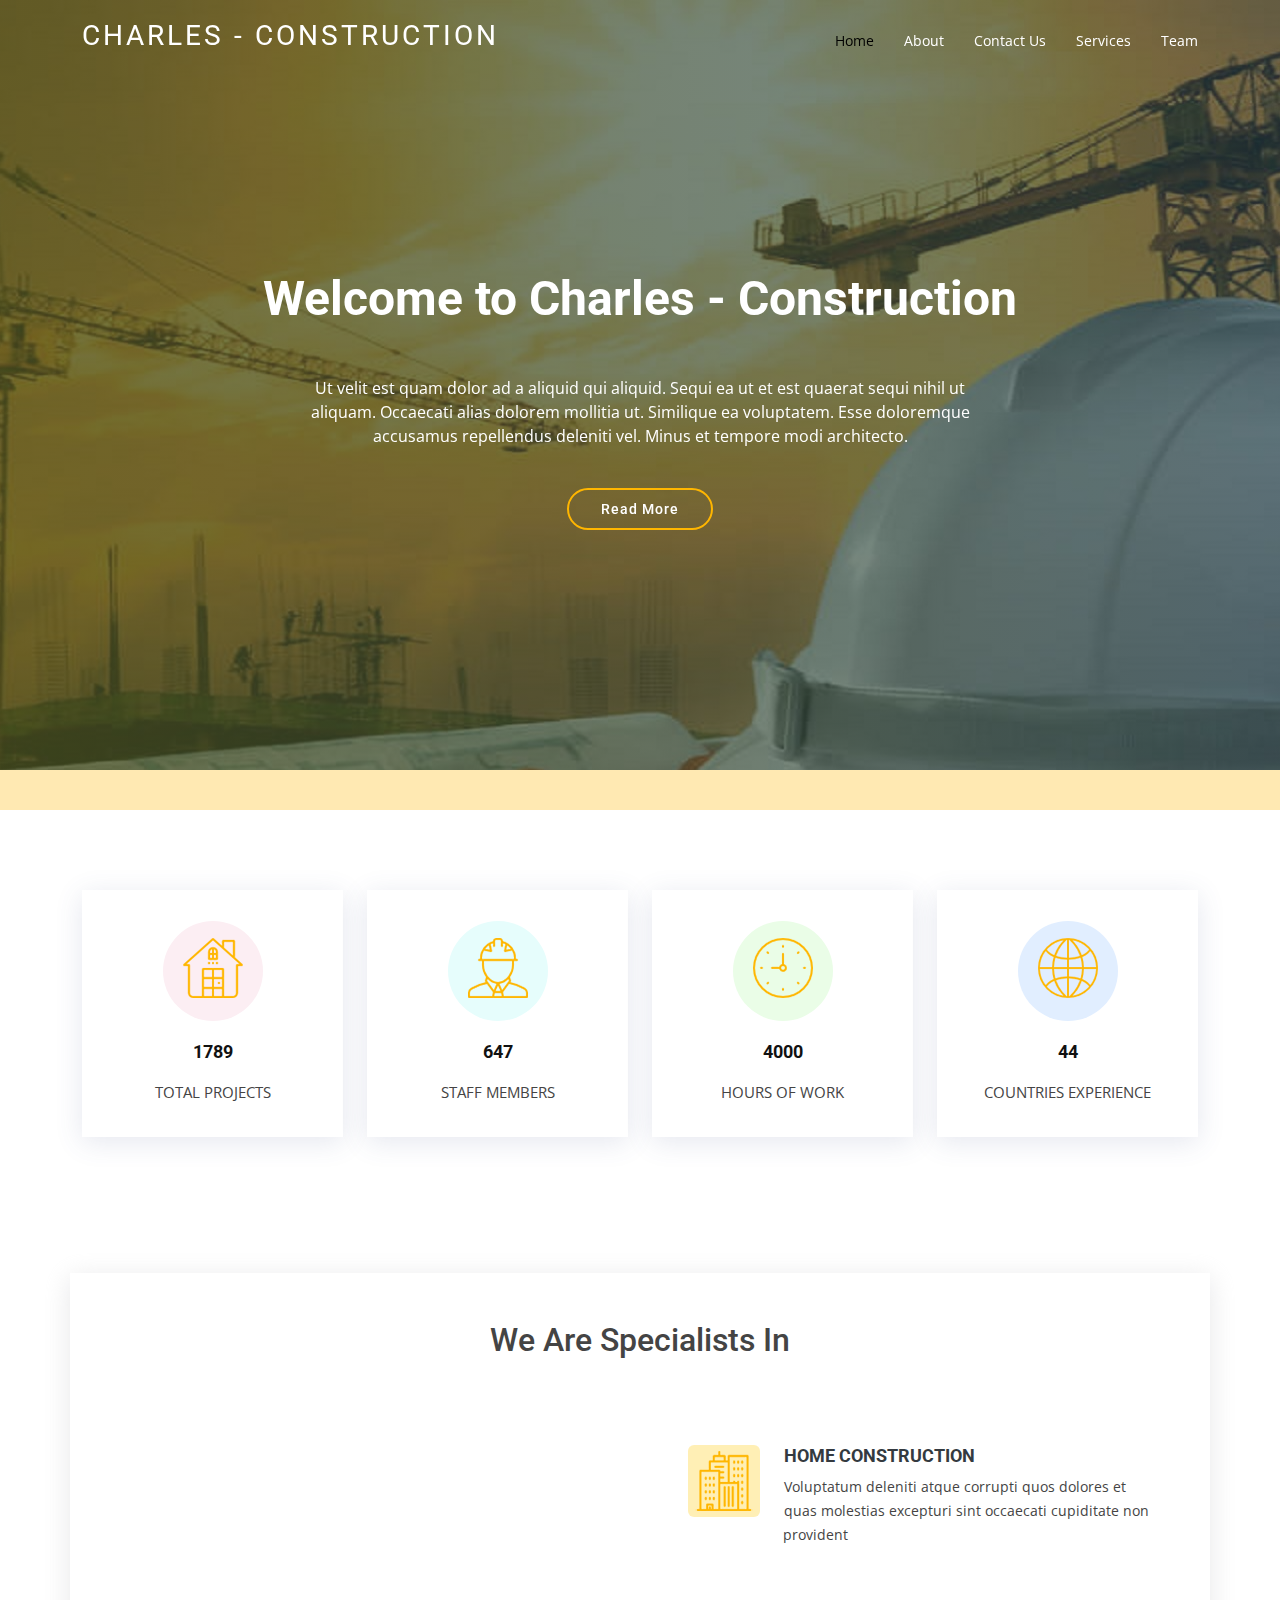
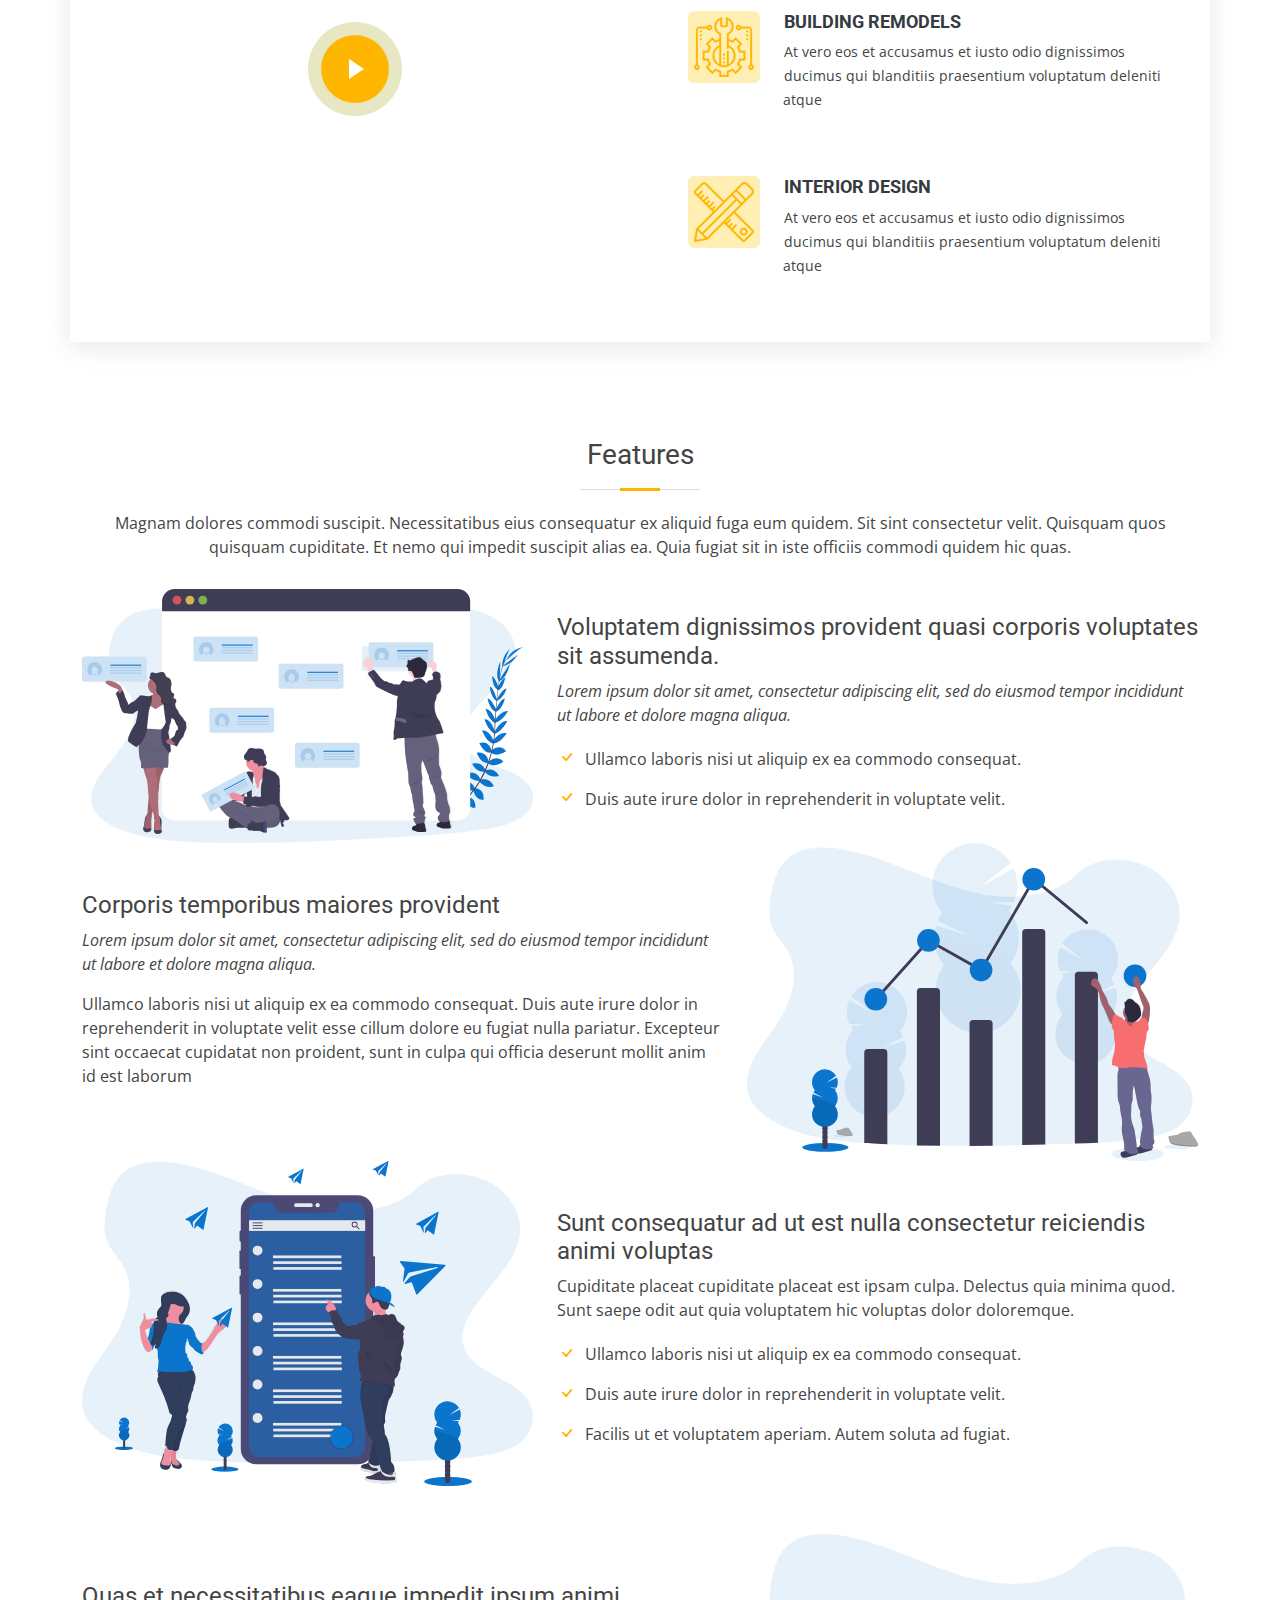
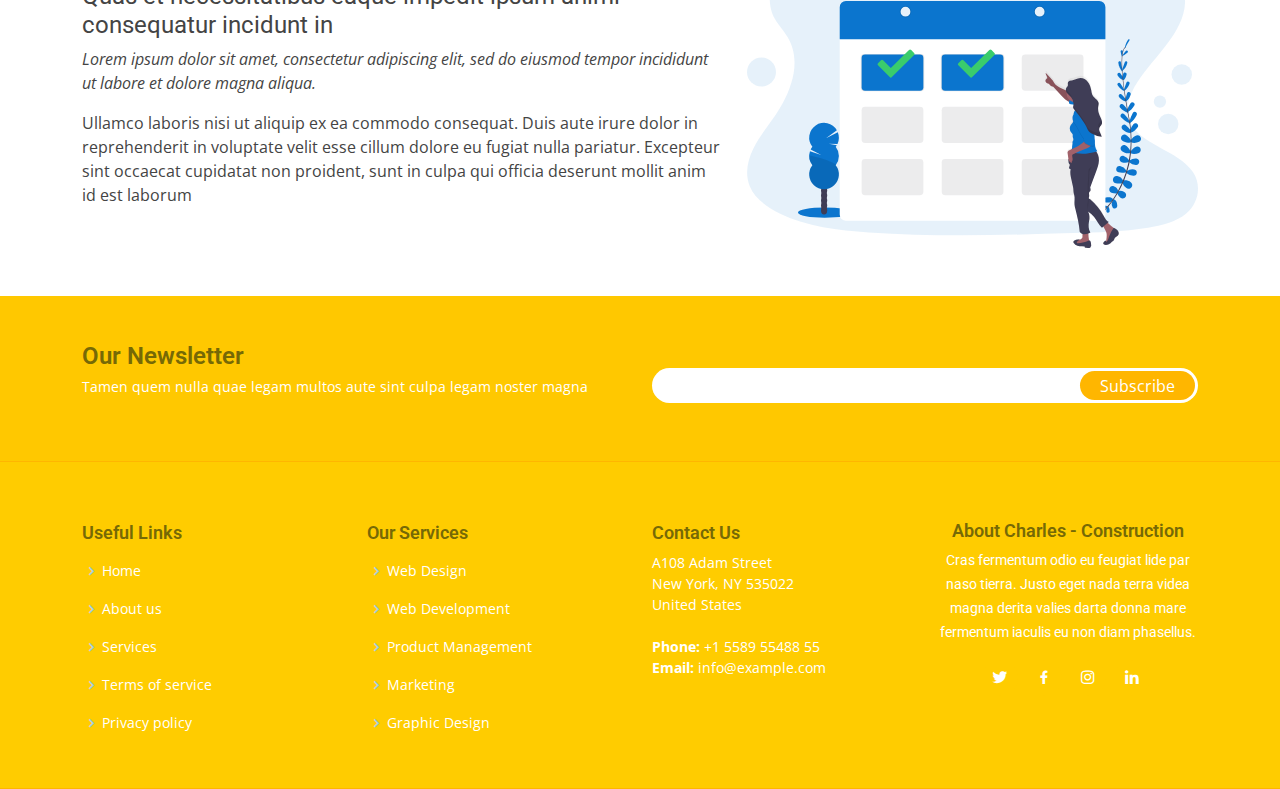
==== commit 08b54481: "update made" ====
--- a/index.html
+++ b/index.html
@@ -17,13 +17,13 @@
   <link href="https://fonts.googleapis.com/css?family=Open+Sans:300,300i,400,400i,600,600i,700,700i|Roboto:300,300i,400,400i,500,500i,700,700i&display=swap" rel="stylesheet">
 
   <!-- Vendor CSS Files -->
-  <link href="assets/vendor/animate.css/animate.min.css" rel="stylesheet">
-  <link href="assets/vendor/aos/aos.css" rel="stylesheet">
+  <!-- <link href="assets/vendor/animate.css/animate.min.css" rel="stylesheet"> -->
+  <!-- <link href="assets/vendor/aos/aos.css" rel="stylesheet"> -->
   <link href="assets/vendor/bootstrap/css/bootstrap.min.css" rel="stylesheet">
   <link href="assets/vendor/bootstrap-icons/bootstrap-icons.css" rel="stylesheet">
-  <link href="assets/vendor/boxicons/css/boxicons.min.css" rel="stylesheet">
-  <link href="assets/vendor/glightbox/css/glightbox.min.css" rel="stylesheet">
-  <link href="assets/vendor/swiper/swiper-bundle.min.css" rel="stylesheet">
+ <link href="assets/vendor/boxicons/css/boxicons.min.css" rel="stylesheet">
+  <!-- <link href="assets/vendor/glightbox/css/glightbox.min.css" rel="stylesheet"> -->
+  <!-- <link href="assets/vendor/swiper/swiper-bundle.min.css" rel="stylesheet"> -->
 
   <!-- Main CSS File -->
   <link href="assets/css/style.css" rel="stylesheet">
@@ -116,32 +116,32 @@
     <!-- ======= Why Us Section ======= -->
     <section class="why-us section-bg" data-aos="fade-up" date-aos-delay="200">
       <div class="container">
-        <div class="col-12 mt-5 p-5 text-align">
+        <div class="col-12 mt-5 pt-5 text-align">
           <h2 class="section-title text-align">We Are Specialists In</h2>
         </div>
 
         <div class="row">
           <div class="col-lg-6 video-box">
-            <img src="assets/img/why-us.jpg" class="img-fluid" alt="">
+            <img src="assets/img/why-us.jpg" class="img-fluid pb-3" alt="">
             <a href="https://youtu.be/Qu2pK0gOPuw" class="venobox play-btn mb-4" data-vbtype="video" data-autoplay="true"></a>
           </div>
 
           <div class="col-lg-6 d-flex flex-column justify-content-center p-5">
 
             <div class="icon-box">
-              <div class="icon"><img loading="lazy" src="assets/img/service-icon1.png" alt="facts-img"></div>
+              <div class="icon me-4"><img loading="lazy" src="assets/img/service-icon1.png" alt="facts-img"></div>
               <h4 class="title"><a href="">HOME CONSTRUCTION</a></h4>
               <p class="description">Voluptatum deleniti atque corrupti quos dolores et quas molestias excepturi sint occaecati cupiditate non provident</p>
             </div>
 
             <div class="icon-box mt-5">
-              <div class="icon"><img loading="lazy" src="assets/img/service-icon2.png" alt="facts-img"></div>
+              <div class="icon me-4"><img loading="lazy" src="assets/img/service-icon2.png" alt="facts-img"></div>
               <h4 class="title"><a href="">BUILDING REMODELS</a></h4>
               <p class="description">At vero eos et accusamus et iusto odio dignissimos ducimus qui blanditiis praesentium voluptatum deleniti atque</p>
             </div>
 
             <div class="icon-box mt-5">
-              <div class="icon"><img loading="lazy" src="assets/img/service-icon3.png" alt="facts-img"></div>
+              <div class="icon me-4"><img loading="lazy" src="assets/img/service-icon3.png" alt="facts-img"></div>
               <h4 class="title"><a href="">INTERIOR DESIGN</a></h4>
               <p class="description">At vero eos et accusamus et iusto odio dignissimos ducimus qui blanditiis praesentium voluptatum deleniti atque</p>
             </div>
@@ -237,16 +237,16 @@
   <!-- ======= Footer ======= -->
   <footer id="footer" data-aos="fade-up" data-aos-easing="ease-in-out" data-aos-duration="500">
 
-    <div class="footer-newsletter">
+    <div class="footer-newsletter p-5">
       <div class="container">
         <div class="row">
           <div class="col-lg-6">
             <h4>Our Newsletter</h4>
             <p>Tamen quem nulla quae legam multos aute sint culpa legam noster magna</p>
           </div>
-          <div class="col-lg-6">
+          <div class="col-lg-6 mt-4">
             <form action="" method="post">
-              <input type="email" name="email"><input type="submit" value="Subscribe">
+              <input type="email" name="email p-5"><input type="submit" value="Subscribe">
             </form>
           </div>
         </div>
@@ -312,14 +312,14 @@
   <a href="#" class="back-to-top d-flex align-items-center justify-content-center"><i class="bi bi-arrow-up-short"></i></a>
 
   <!-- Vendor JS Files -->
-  <script src="assets/vendor/purecounter/purecounter.js"></script>
-  <script src="assets/vendor/aos/aos.js"></script>
+  <!-- <script src="assets/vendor/purecounter/purecounter.js"></script>
+  <script src="assets/vendor/aos/aos.js"></script> -->
   <script src="assets/vendor/bootstrap/js/bootstrap.bundle.min.js"></script>
-  <script src="assets/vendor/glightbox/js/glightbox.min.js"></script>
+  <!-- <script src="assets/vendor/glightbox/js/glightbox.min.js"></script>
   <script src="assets/vendor/isotope-layout/isotope.pkgd.min.js"></script>
   <script src="assets/vendor/swiper/swiper-bundle.min.js"></script>
   <script src="assets/vendor/waypoints/noframework.waypoints.js"></script>
-  <script src="assets/vendor/php-email-form/validate.js"></script>
+  <script src="assets/vendor/php-email-form/validate.js"></script> -->
 
   <!-- Main JS File -->
   <script src="assets/js/main.js"></script>
--- a/assets/css/style.css
+++ b/assets/css/style.css
@@ -65,8 +65,6 @@
 }
 #header .logo h1 {
   font-size: 28px;
-  margin: 0;
-  padding: 4px 0;
   line-height: 1;
   font-weight: 400;
   letter-spacing: 3px;
@@ -89,12 +87,6 @@
 /*--------------------------------------------------------------
 # Navigation Menu
 --------------------------------------------------------------*/
-/**
-* Desktop Navigation 
-*/
-.navbar {
-  padding: 0;
-}
  .navbar ul {
   margin: 0;
   padding: 0;
@@ -301,7 +293,6 @@
   #hero::after {
     width: 180%;
     height: 95%;
-    border-radius: 0 0 50% 50%;
     transform: translateX(-50%) rotate(0deg);
   }
   #hero::before {
@@ -321,7 +312,6 @@
     top: 0;
     width: 200%;
     height: 95%;
-    border-radius: 0 0 50% 50%;
     transform: translateX(-50%) rotate(0deg);
   }
   #hero::before {
@@ -329,18 +319,13 @@
     top: 0;
     width: 200%;
     height: 94%;
-    border-radius: 0 0 50% 50%;
-    transform: translateX(-50%) translateY(20px) rotate(4deg);
+    transform: translateX(-50%) translateY(90px) rotate(4deg);
   }
 }
 
 /*--------------------------------------------------------------
 # Sections General
 --------------------------------------------------------------*/
-.section-bg {
-  background-color: #f3f8fa;
-}
-
 .section-title {
   padding-bottom: 30px;
 }
@@ -374,7 +359,6 @@
 .section-title p {
   margin-bottom: 0;
 }
-
 
 /*--------------------------------------------------------------
 # Our Services
@@ -486,7 +470,6 @@
   color: #fff;
 }
 .why-us .icon-box .title {
-  margin-left: 95px;
   font-weight: 700;
   font-size: 18px;
   text-transform: uppercase;
@@ -505,10 +488,6 @@
 }
 .why-us .video-box {
   position: relative;
-}
-.why-us .video-box img {
-  padding-top: 15px;
-  padding-bottom: 15px;
 }
 .why-us .play-btn {
   width: 94px;
@@ -833,7 +812,7 @@
   transition: 0.4s;
 }
 .contact .php-email-form button[type=submit]:hover {
-  background: #8dbad2;
+  background: #d2c68d;
 }
 @-webkit-keyframes animate-loading {
   0% {
@@ -866,19 +845,15 @@
   font-size: 14px;
 }
 #footer .footer-newsletter {
-  padding: 50px 0;
   background: #ffc800;
 }
 #footer .footer-newsletter h4 {
   font-size: 24px;
-  margin: 0 0 20px 0;
-  padding: 0;
   line-height: 1;
   font-weight: 600;
   color: #766906;
 }
 #footer .footer-newsletter form {
-  margin-top: 30px;
   background: #fff;
   padding: 6px 10px;
   position: relative;
@@ -886,7 +861,6 @@
 }
 #footer .footer-newsletter form input[type=email] {
   border: 0;
-  padding: 4px;
   width: calc(100% - 100px);
 }
 #footer .footer-newsletter form input[type=submit] {
@@ -905,7 +879,7 @@
   border-radius: 50px;
 }
 #footer .footer-newsletter form input[type=submit]:hover {
-  background: #468db3;
+  background: #d2c68d;
 }
 #footer .footer-top {
   background: #ffcc00;
@@ -913,13 +887,8 @@
   border-bottom: 1px solid #ffb600;
   padding: 60px 0 30px 0;
 }
-#footer .footer-top .footer-info {
-  margin-bottom: 30px;
-}
 #footer .footer-top .footer-info h3 {
   font-size: 18px;
-  margin: 0 0 20px 0;
-  padding: 2px 0 2px 0;
   line-height: 1;
   color: #766906;
   font-weight: 600;
@@ -954,15 +923,10 @@
   font-weight: 600;
   color: #766906;
   position: relative;
-  padding-bottom: 12px;
-}
-#footer .footer-top .footer-links {
-  margin-bottom: 30px;
 }
 #footer .footer-top .footer-links ul {
   list-style: none;
   padding: 0;
-  margin: 0;
 }
 #footer .footer-top .footer-links ul i {
   padding-right: 2px;
@@ -975,9 +939,6 @@
   display: flex;
   align-items: center;
 }
-#footer .footer-top .footer-links ul li:first-child {
-  padding-top: 0;
-}
 #footer .footer-top .footer-links ul a {
   color: #fff;
   transition: 0.3s;
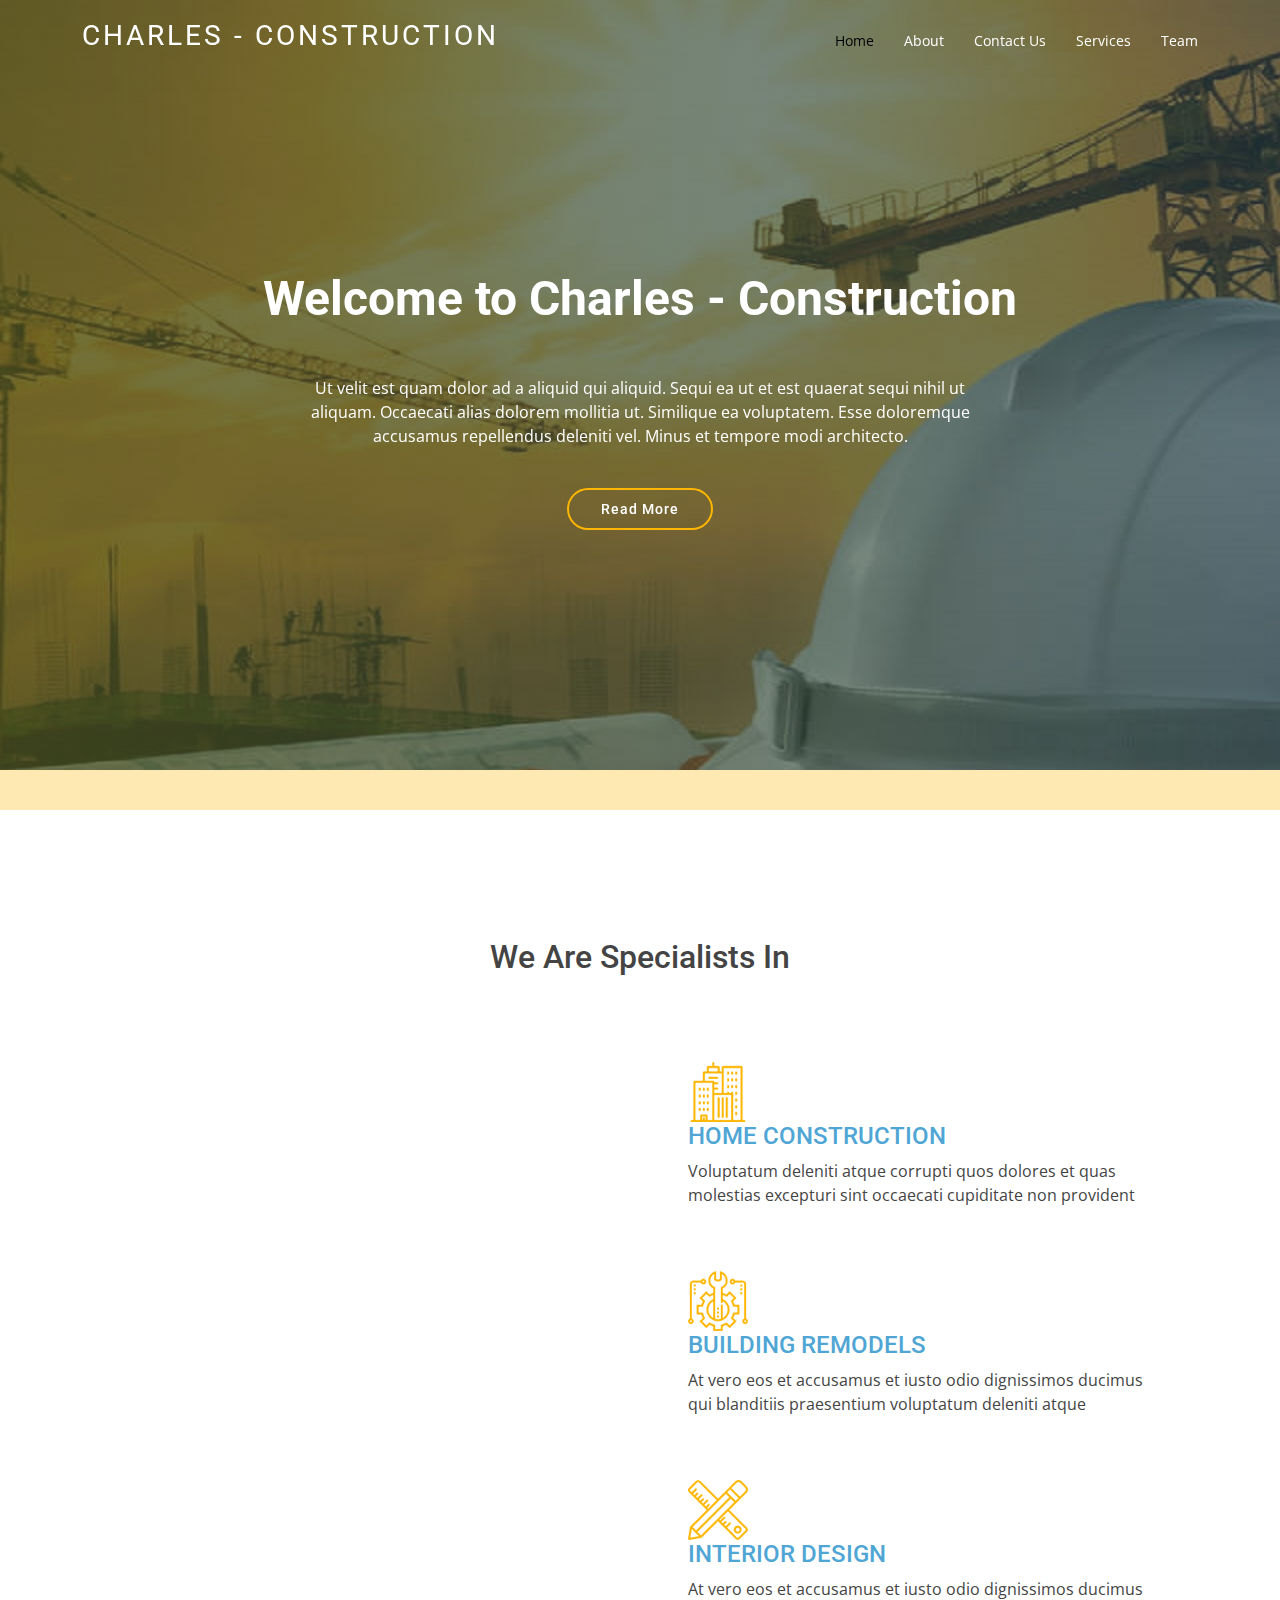
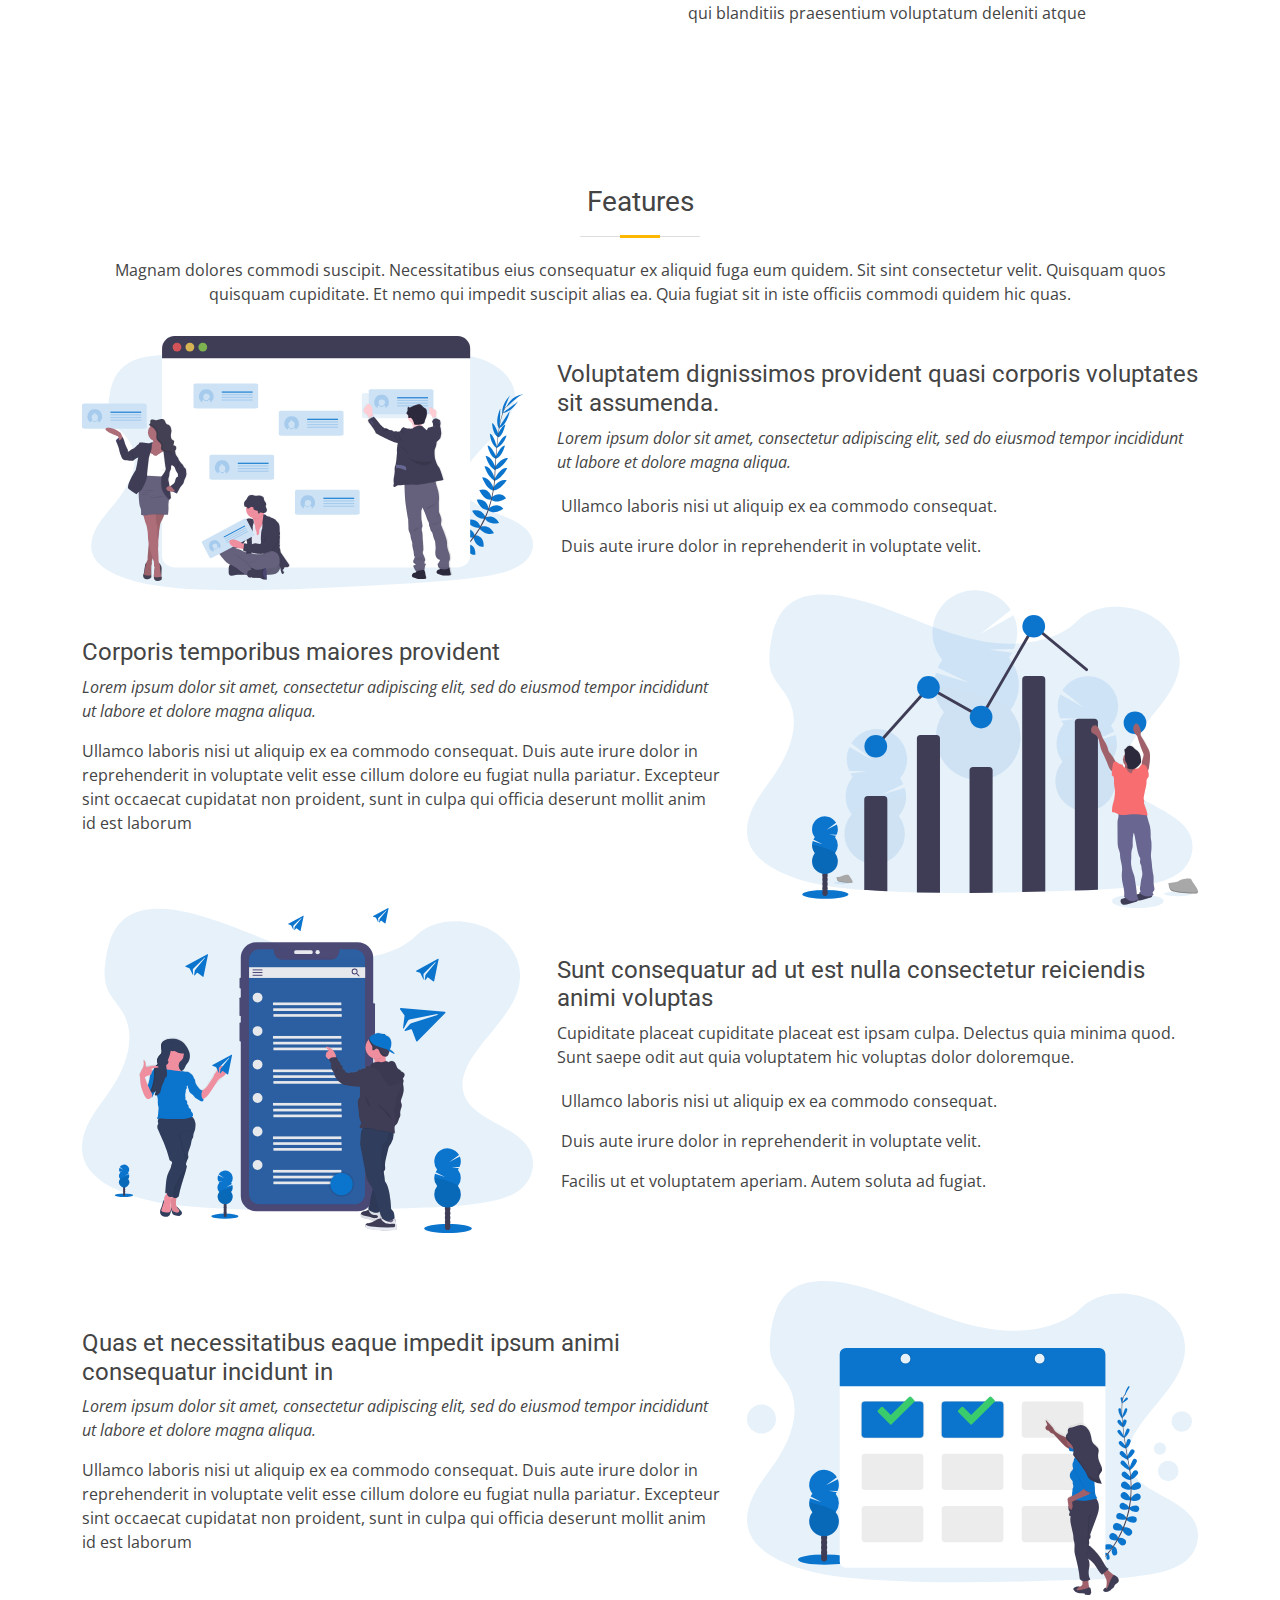
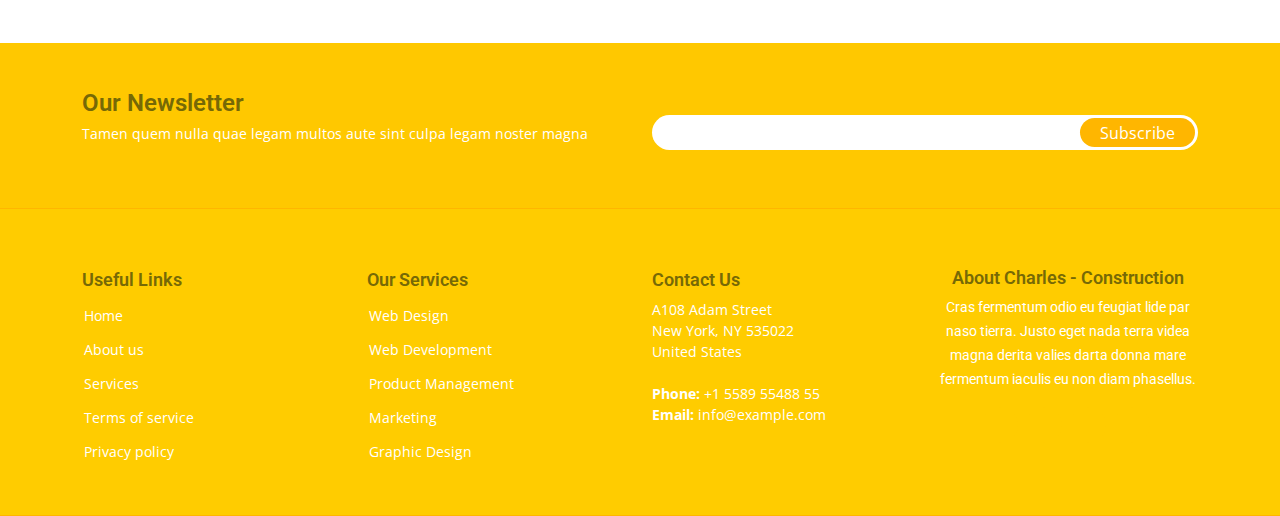
==== commit 466bc0b3: "update made" ====
--- a/index.html
+++ b/index.html
@@ -17,13 +17,7 @@
   <link href="https://fonts.googleapis.com/css?family=Open+Sans:300,300i,400,400i,600,600i,700,700i|Roboto:300,300i,400,400i,500,500i,700,700i&display=swap" rel="stylesheet">
 
   <!-- Vendor CSS Files -->
-  <!-- <link href="assets/vendor/animate.css/animate.min.css" rel="stylesheet"> -->
-  <!-- <link href="assets/vendor/aos/aos.css" rel="stylesheet"> -->
   <link href="assets/vendor/bootstrap/css/bootstrap.min.css" rel="stylesheet">
-  <link href="assets/vendor/bootstrap-icons/bootstrap-icons.css" rel="stylesheet">
- <link href="assets/vendor/boxicons/css/boxicons.min.css" rel="stylesheet">
-  <!-- <link href="assets/vendor/glightbox/css/glightbox.min.css" rel="stylesheet"> -->
-  <!-- <link href="assets/vendor/swiper/swiper-bundle.min.css" rel="stylesheet"> -->
 
   <!-- Main CSS File -->
   <link href="assets/css/style.css" rel="stylesheet">
@@ -71,48 +65,6 @@
 
   <main id="main">
 
-    <!-- ======= Services Section ======= -->
-    <section class="services pb-5">
-      <div class="container">
-
-        <div class="row">
-          <div class="col-md-6 col-lg-3 d-flex align-items-stretch" data-aos="fade-up">
-            <div class="icon-box icon-box-pink text-align">
-              <div class="icon text-align"><img loading="lazy" src="assets/img/fact1.png" alt="facts-img"></div>
-              <h4 class="title"><a href="">1789</a></h4>
-              <p class="description">TOTAL PROJECTS</p>
-            </div>
-          </div>
-
-          <div class="col-md-6 col-lg-3 d-flex align-items-stretch" data-aos="fade-up" data-aos-delay="100">
-            <div class="icon-box icon-box-cyan text-align">
-              <div class="icon text-align"><img loading="lazy" src="assets/img/fact2.png" alt="facts-img"></div>
-              <h4 class="title"><a href="">647</a></h4>
-              <p class="description">STAFF MEMBERS</p>
-            </div>
-          </div>
-
-          <div class="col-md-6 col-lg-3 d-flex align-items-stretch" data-aos="fade-up" data-aos-delay="200">
-            <div class="icon-box icon-box-green text-align">
-              <div class="icon text-align"><img loading="lazy" src="assets/img/fact3.png" alt="facts-img"></div>
-              <h4 class="title"><a href="">4000</a></h4>
-              <p class="description">HOURS OF WORK</p>
-            </div>
-          </div>
-
-          <div class="col-md-6 col-lg-3 d-flex align-items-stretch" data-aos="fade-up" data-aos-delay="200">
-            <div class="icon-box icon-box-blue text-align">
-              <div class="icon text-align"><img loading="lazy" src="assets/img/fact4.png" alt="facts-img"></div>
-              <h4 class="title"><a href="">44</a></h4>
-              <p class="description">COUNTRIES EXPERIENCE</p>
-            </div>
-          </div>
-
-        </div>
-
-      </div>
-    </section><!-- End Services Section -->
-
     <!-- ======= Why Us Section ======= -->
     <section class="why-us section-bg" data-aos="fade-up" date-aos-delay="200">
       <div class="container">
@@ -312,14 +264,7 @@
   <a href="#" class="back-to-top d-flex align-items-center justify-content-center"><i class="bi bi-arrow-up-short"></i></a>
 
   <!-- Vendor JS Files -->
-  <!-- <script src="assets/vendor/purecounter/purecounter.js"></script>
-  <script src="assets/vendor/aos/aos.js"></script> -->
   <script src="assets/vendor/bootstrap/js/bootstrap.bundle.min.js"></script>
-  <!-- <script src="assets/vendor/glightbox/js/glightbox.min.js"></script>
-  <script src="assets/vendor/isotope-layout/isotope.pkgd.min.js"></script>
-  <script src="assets/vendor/swiper/swiper-bundle.min.js"></script>
-  <script src="assets/vendor/waypoints/noframework.waypoints.js"></script>
-  <script src="assets/vendor/php-email-form/validate.js"></script> -->
 
   <!-- Main JS File -->
   <script src="assets/js/main.js"></script>
--- a/assets/css/style.css
+++ b/assets/css/style.css
@@ -19,35 +19,7 @@
 .text-align {
   text-align: center;
 }
-/*--------------------------------------------------------------
-# Back to top button
---------------------------------------------------------------*/
-.back-to-top {
-  position: fixed;
-  visibility: hidden;
-  opacity: 0;
-  right: 15px;
-  bottom: 15px;
-  z-index: 99999;
-  background:#ffb600;
-  width: 40px;
-  height: 40px;
-  border-radius: 4px;
-  transition: all 0.4s;
-}
-.back-to-top i {
-  font-size: 24px;
-  color: #fff;
-  line-height: 0;
-}
-.back-to-top:hover {
-  background: #ffb60073;
-  color: #fff;
-}
-.back-to-top.active {
-  visibility: visible;
-  opacity: 1;
-}
+
 /*---------------------# Header---------------------------------------*/
 #header {
   height: 80px;
@@ -360,225 +332,7 @@
   margin-bottom: 0;
 }
 
-/*--------------------------------------------------------------
-# Our Services
---------------------------------------------------------------*/
-.services .icon-box {
-  padding: 30px;
-  position: relative;
-  overflow: hidden;
-  margin: 0 0 40px 0;
-  background: #fff;
-  box-shadow: 0 5px 26px 0 rgba(68, 88, 144, 0.14);
-  transition: all 0.3s ease-in-out;
-  border: 1px solid #fff;
-  width: 100%;
-}
-.services .icon {
-  margin: 0 auto 20px auto;
-  padding-top: 17px;
-  display: inline-block;
-  border-radius: 50%;
-  width: 100px;
-  height: 100px;
-}
-.services .icon i {
-  font-size: 36px;
-  line-height: 1;
-}
-.services .title {
-  font-weight: 700;
-  margin-bottom: 15px;
-  font-size: 18px;
-}
-.services .title a {
-  color: #111;
-}
-.services .description {
-  font-size: 15px;
-  line-height: 28px;
-  margin-bottom: 0;
-}
-.services .icon-box-pink .icon {
-  background: #fceef3;
-}
-.services .icon-box-pink .icon i {
-  color: #ff689b;
-}
-.services .icon-box-pink:hover {
-  border-color: #ff689b;
-}
-.services .icon-box-cyan .icon {
-  background: #e6fdfc;
-}
-.services .icon-box-cyan .icon i {
-  color: #3fcdc7;
-}
-.services .icon-box-cyan:hover {
-  border-color: #3fcdc7;
-}
-.services .icon-box-green .icon {
-  background: #eafde7;
-}
-.services .icon-box-green .icon i {
-  color: #41cf2e;
-}
-.services .icon-box-green:hover {
-  border-color: #41cf2e;
-}
-.services .icon-box-blue .icon {
-  background: #e1eeff;
-}
-.services .icon-box-blue .icon i {
-  color: #2282ff;
-}
-.services .icon-box-blue:hover {
-  border-color: #2282ff;
-}
-
-/*--------------------------------------------------------------
-# Why Us
---------------------------------------------------------------*/
-.why-us .container {
-  box-shadow: 0 5px 25px 0 rgba(214, 215, 216, 0.6);
-  background: #fff;
-}
-
-.why-us .container .col-12 {
-  justify-content: center;
-}
-
-.why-us .icon-box .icon {
-  float: left;
-  display: flex;
-  align-items: center;
-  justify-content: center;
-  width: 72px;
-  height: 72px;
-  background: #ffc8004a;
-  border-radius: 6px;
-  transition: 0.5s;
-}
-.why-us .icon-box .icon i {
-  color:#ffb600;
-  font-size: 32px;
-}
-.why-us .icon-box:hover .icon {
-  background:#ffb60073;
-}
-.why-us .icon-box:hover .icon i {
-  color: #fff;
-}
-.why-us .icon-box .title {
-  font-weight: 700;
-  font-size: 18px;
-  text-transform: uppercase;
-}
-.why-us .icon-box .title a {
-  color: #343a40;
-  transition: 0.3s;
-}
-.why-us .icon-box .title a:hover {
-  color:#ffb600;
-}
-.why-us .icon-box .description {
-  margin-left: 95px;
-  line-height: 24px;
-  font-size: 14px;
-}
-.why-us .video-box {
-  position: relative;
-}
-.why-us .play-btn {
-  width: 94px;
-  height: 94px;
-  background: radial-gradient(#ffb600 50%, rgba(195, 196, 104, 0.4) 52%);
-  border-radius: 50%;
-  display: block;
-  position: absolute;
-  left: calc(50% - 47px);
-  top: calc(50% - 47px);
-  overflow: hidden;
-}
-.why-us .play-btn::after {
-  content: "";
-  position: absolute;
-  left: 50%;
-  top: 50%;
-  transform: translateX(-40%) translateY(-50%);
-  width: 0;
-  height: 0;
-  border-top: 10px solid transparent;
-  border-bottom: 10px solid transparent;
-  border-left: 15px solid #fff;
-  z-index: 100;
-  transition: all 400ms cubic-bezier(0.55, 0.055, 0.675, 0.19);
-}
-.why-us .play-btn::before {
-  content: "";
-  position: absolute;
-  width: 120px;
-  height: 120px;
-  -webkit-animation-delay: 0s;
-  animation-delay: 0s;
-  -webkit-animation: pulsate-btn 2s;
-  animation: pulsate-btn 2s;
-  -webkit-animation-direction: forwards;
-  animation-direction: forwards;
-  -webkit-animation-iteration-count: infinite;
-  animation-iteration-count: infinite;
-  -webkit-animation-timing-function: steps;
-  animation-timing-function: steps;
-  opacity: 1;
-  border-radius: 50%;
-  border: 5px solid rgba(196, 185, 104, 0.7);
-  top: -15%;
-  left: -15%;
-  background: rgba(198, 16, 0, 0);
-}
-.why-us .play-btn:hover::after {
-  border-left: 15px solid#ffb600;
-  transform: scale(20);
-}
-.why-us .play-btn:hover::before {
-  content: "";
-  position: absolute;
-  left: 50%;
-  top: 50%;
-  transform: translateX(-40%) translateY(-50%);
-  width: 0;
-  height: 0;
-  border: none;
-  border-top: 10px solid transparent;
-  border-bottom: 10px solid transparent;
-  border-left: 15px solid #fff;
-  z-index: 200;
-  -webkit-animation: none;
-  animation: none;
-  border-radius: 0;
-}
-
-@-webkit-keyframes pulsate-btn {
-  0% {
-    transform: scale(0.6, 0.6);
-    opacity: 1;
-  }
-  100% {
-    transform: scale(1, 1);
-    opacity: 0;
-  }
-}
-
-@keyframes pulsate-btn {
-  0% {
-    transform: scale(0.6, 0.6);
-    opacity: 1;
-  }
-  100% {
-    transform: scale(1, 1);
-    opacity: 0;
-  }
-}
+
 /*--------------------------------------------------------------
 # Features
 --------------------------------------------------------------*/
@@ -623,48 +377,6 @@
 }
 .about p:last-child {
   margin-bottom: 0;
-}
-
-/*--------------------------------------------------------------
-# Facts
---------------------------------------------------------------*/
-.facts .counters span {
-  font-size: 48px;
-  display: block;
-  color: #68A4C4;
-}
-.facts .counters p {
-  padding: 0;
-  margin: 0 0 20px 0;
-  font-family: "Roboto", sans-serif;
-  font-size: 14px;
-}
-
-/*--------------------------------------------------------------
-# Our Skills
---------------------------------------------------------------*/
-.skills {
-  padding: 60px 0;
-}
-.skills .progress {
-  height: 35px;
-  margin-bottom: 10px;
-}
-.skills .progress .skill {
-  line-height: 35px;
-  padding: 0;
-  margin: 0 0 0 20px;
-  text-transform: uppercase;
-}
-.skills .progress .skill .val {
-  float: right;
-  font-style: normal;
-  margin: 0 20px 0 0;
-}
-.skills .progress-bar {
-  width: 1px;
-  text-align: left;
-  transition: 0.9s;
 }
 
 /*--------------------------------------------------------------
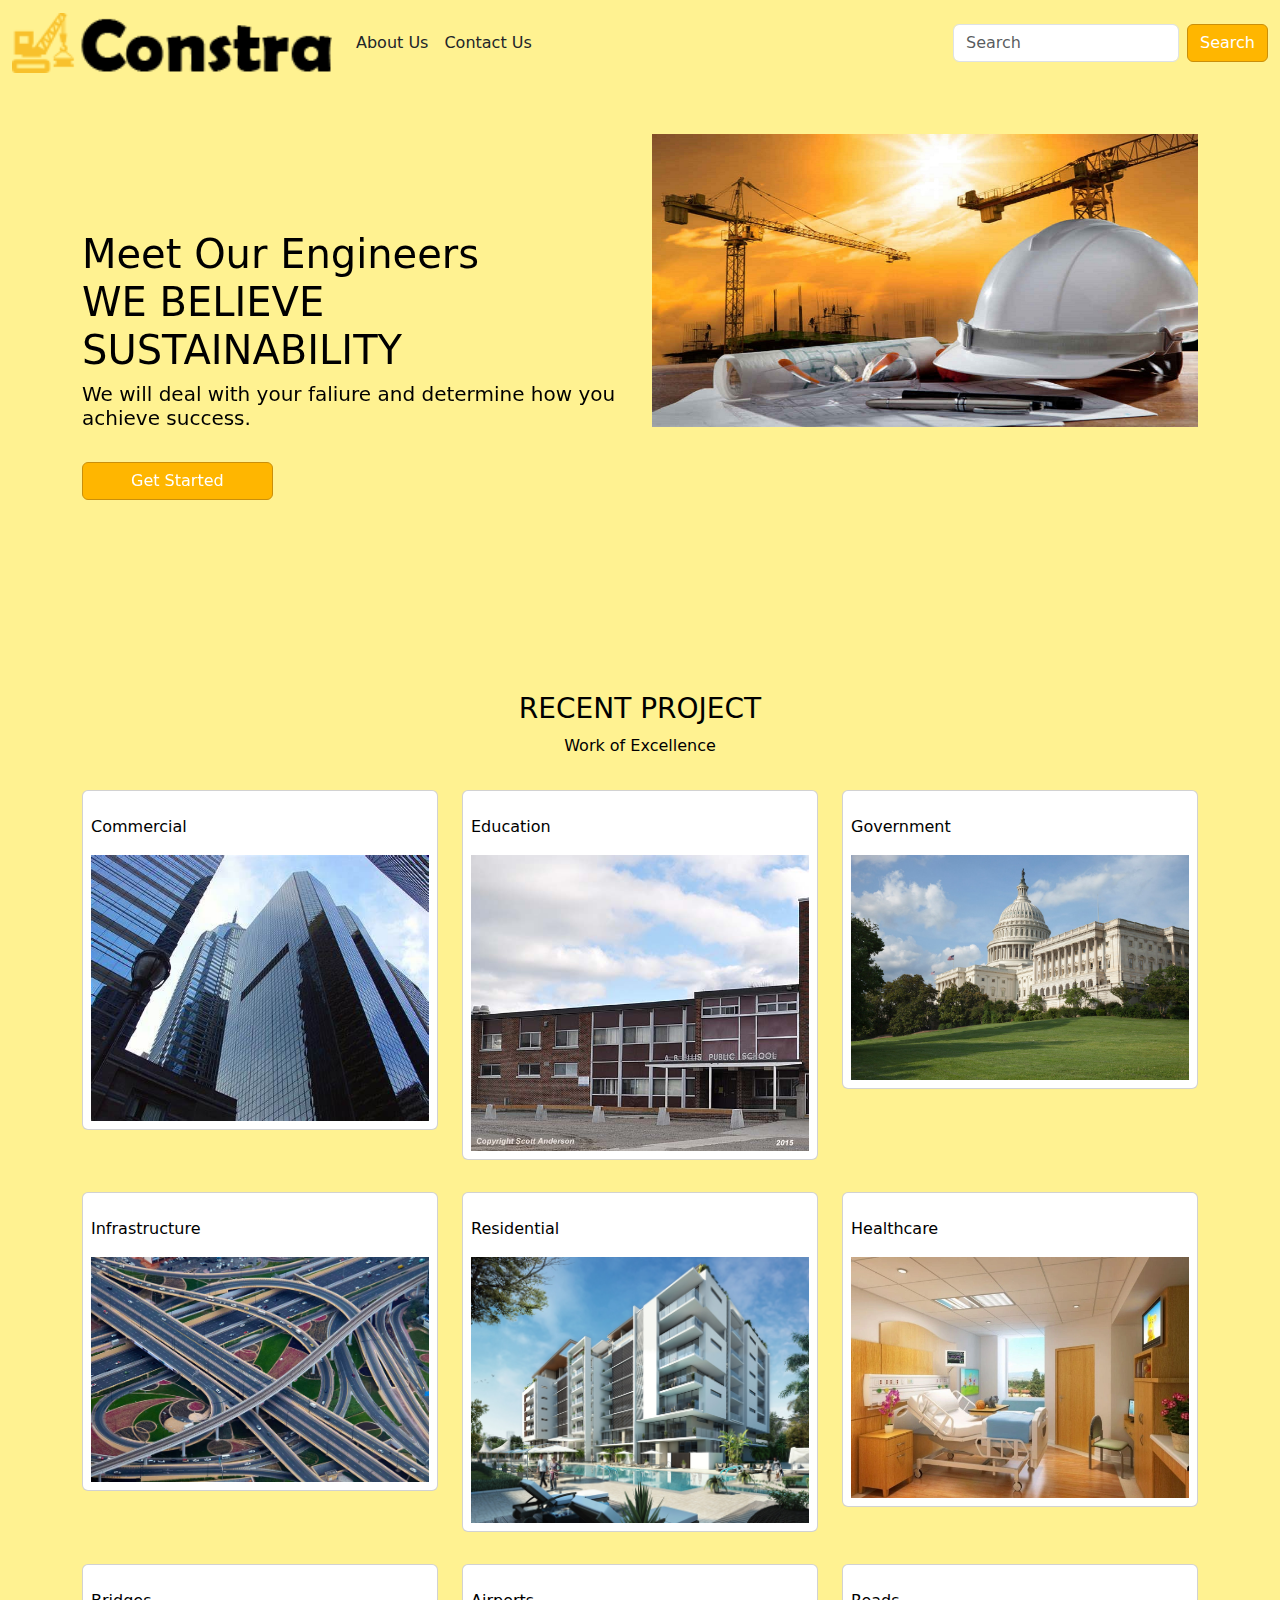
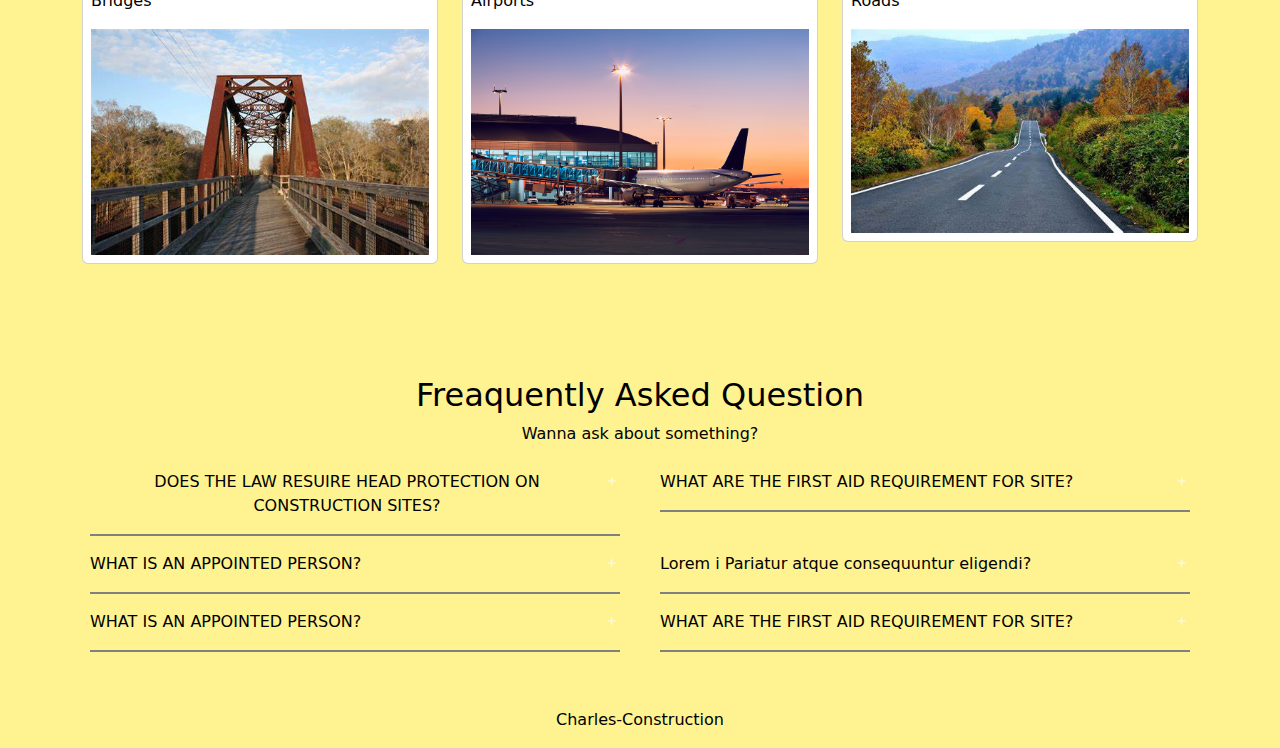
==== commit 2bea6dbd: "update made" ====
--- a/index.html
+++ b/index.html
@@ -1,274 +1,226 @@
 <!DOCTYPE html>
 <html lang="en">
-
-<head>
-  <meta charset="utf-8">
-  <meta content="width=device-width, initial-scale=1.0" name="viewport">
-
-  <title>Charles - Construction</title>
-  <meta content="" name="description">
-  <meta content="" name="keywords">
-
-  <!-- Favicons -->
-  <link href="assets/img/favicon.png" rel="icon">
-  <link href="assets/img/apple-touch-icon.png" rel="apple-touch-icon">
-
-  <!-- Google Fonts -->
-  <link href="https://fonts.googleapis.com/css?family=Open+Sans:300,300i,400,400i,600,600i,700,700i|Roboto:300,300i,400,400i,500,500i,700,700i&display=swap" rel="stylesheet">
-
-  <!-- Vendor CSS Files -->
-  <link href="assets/vendor/bootstrap/css/bootstrap.min.css" rel="stylesheet">
-
-  <!-- Main CSS File -->
-  <link href="assets/css/style.css" rel="stylesheet">
-
-</head>
-
-<body>
-
-  <!-- ======= Header ======= -->
-  <header id="header" class="fixed-top d-flex align-items-center header-transparent">
-    <div class="container d-flex justify-content-between align-items-center">
-
-      <div class="logo">
-        <h1 class="text-light"><a href="index.html"><span>Charles - Construction</span></a></h1>
-      </div>
-
-      <nav id="navbar" class="navbar">
-        <ul>
-          <li><a class="active " href="index.html">Home</a></li>
-          <li><a href="about.html">About</a></li>
-          <li><a href="contact.html">Contact Us</a></li>
-          <li><a href="#">Services</a></li>
-          <li><a href="#">Team</a></li>
-        </ul>
-        <i class="bi bi-list mobile-nav-toggle"></i>
-      </nav><!-- .navbar -->
-
-    </div>
-  </header><!-- End Header -->
-
-  <!-- ======= Hero Section ======= -->
-  <section id="hero" class="d-flex justify-cntent-center align-items-center width">
-    <div id="heroCarousel" class="container carousel carousel-fade" data-bs-ride="carousel" data-bs-interval="5000">
-
-      <!-- Slide 1 -->
-      <div class="carousel-item active">
-        <div class="carousel-container text-align">
-          <h2 class="animate__animated animate__fadeInDown mb-5">Welcome to <span>Charles - Construction</span></h2>
-          <p class="animate__animated animate__fadeInUp">Ut velit est quam dolor ad a aliquid qui aliquid. Sequi ea ut et est quaerat sequi nihil ut aliquam. Occaecati alias dolorem mollitia ut. Similique ea voluptatem. Esse doloremque accusamus repellendus deleniti vel. Minus et tempore modi architecto.</p>
-          <a href="" class="btn-get-started animate__animated animate__fadeInUp">Read More</a>
-        </div>
-      </div>
-    </div>
-  </section><!-- End Hero -->
-
-  <main id="main">
-
-    <!-- ======= Why Us Section ======= -->
-    <section class="why-us section-bg" data-aos="fade-up" date-aos-delay="200">
-      <div class="container">
-        <div class="col-12 mt-5 pt-5 text-align">
-          <h2 class="section-title text-align">We Are Specialists In</h2>
-        </div>
-
-        <div class="row">
-          <div class="col-lg-6 video-box">
-            <img src="assets/img/why-us.jpg" class="img-fluid pb-3" alt="">
-            <a href="https://youtu.be/Qu2pK0gOPuw" class="venobox play-btn mb-4" data-vbtype="video" data-autoplay="true"></a>
-          </div>
-
-          <div class="col-lg-6 d-flex flex-column justify-content-center p-5">
-
-            <div class="icon-box">
-              <div class="icon me-4"><img loading="lazy" src="assets/img/service-icon1.png" alt="facts-img"></div>
-              <h4 class="title"><a href="">HOME CONSTRUCTION</a></h4>
-              <p class="description">Voluptatum deleniti atque corrupti quos dolores et quas molestias excepturi sint occaecati cupiditate non provident</p>
-            </div>
-
-            <div class="icon-box mt-5">
-              <div class="icon me-4"><img loading="lazy" src="assets/img/service-icon2.png" alt="facts-img"></div>
-              <h4 class="title"><a href="">BUILDING REMODELS</a></h4>
-              <p class="description">At vero eos et accusamus et iusto odio dignissimos ducimus qui blanditiis praesentium voluptatum deleniti atque</p>
-            </div>
-
-            <div class="icon-box mt-5">
-              <div class="icon me-4"><img loading="lazy" src="assets/img/service-icon3.png" alt="facts-img"></div>
-              <h4 class="title"><a href="">INTERIOR DESIGN</a></h4>
-              <p class="description">At vero eos et accusamus et iusto odio dignissimos ducimus qui blanditiis praesentium voluptatum deleniti atque</p>
-            </div>
-
-          </div>
-        </div>
-
-      </div>
-    </section><!-- End Why Us Section -->
-
-    <!-- ======= Features Section ======= -->
-    <section class="features">
-      <div class="container">
-
-        <div class="section-title text-align mt-5 pt-5">
-          <h2>Features</h2>
-          <p>Magnam dolores commodi suscipit. Necessitatibus eius consequatur ex aliquid fuga eum quidem. Sit sint consectetur velit. Quisquam quos quisquam cupiditate. Et nemo qui impedit suscipit alias ea. Quia fugiat sit in iste officiis commodi quidem hic quas.</p>
-        </div>
-
-        <div class="row" data-aos="fade-up">
-          <div class="col-md-5">
-            <img src="assets/img/features-1.svg" class="img-fluid" alt="">
-          </div>
-          <div class="col-md-7 pt-4">
-            <h3>Voluptatem dignissimos provident quasi corporis voluptates sit assumenda.</h3>
-            <p class="fst-italic">
-              Lorem ipsum dolor sit amet, consectetur adipiscing elit, sed do eiusmod tempor incididunt ut labore et dolore
-              magna aliqua.
-            </p>
-            <ul>
-              <li><i class="bi bi-check"></i> Ullamco laboris nisi ut aliquip ex ea commodo consequat.</li>
-              <li><i class="bi bi-check"></i> Duis aute irure dolor in reprehenderit in voluptate velit.</li>
-            </ul>
-          </div>
-        </div>
-
-        <div class="row" data-aos="fade-up">
-          <div class="col-md-5 order-1 order-md-2">
-            <img src="assets/img/features-2.svg" class="img-fluid" alt="">
-          </div>
-          <div class="col-md-7 pt-5 order-2 order-md-1">
-            <h3>Corporis temporibus maiores provident</h3>
-            <p class="fst-italic">
-              Lorem ipsum dolor sit amet, consectetur adipiscing elit, sed do eiusmod tempor incididunt ut labore et dolore
-              magna aliqua.
-            </p>
-            <p>
-              Ullamco laboris nisi ut aliquip ex ea commodo consequat. Duis aute irure dolor in reprehenderit in voluptate
-              velit esse cillum dolore eu fugiat nulla pariatur. Excepteur sint occaecat cupidatat non proident, sunt in
-              culpa qui officia deserunt mollit anim id est laborum
-            </p>
-          </div>
-        </div>
-
-        <div class="row" data-aos="fade-up">
-          <div class="col-md-5">
-            <img src="assets/img/features-3.svg" class="img-fluid" alt="">
-          </div>
-          <div class="col-md-7 pt-5">
-            <h3>Sunt consequatur ad ut est nulla consectetur reiciendis animi voluptas</h3>
-            <p>Cupiditate placeat cupiditate placeat est ipsam culpa. Delectus quia minima quod. Sunt saepe odit aut quia voluptatem hic voluptas dolor doloremque.</p>
-            <ul>
-              <li><i class="bi bi-check"></i> Ullamco laboris nisi ut aliquip ex ea commodo consequat.</li>
-              <li><i class="bi bi-check"></i> Duis aute irure dolor in reprehenderit in voluptate velit.</li>
-              <li><i class="bi bi-check"></i> Facilis ut et voluptatem aperiam. Autem soluta ad fugiat.</li>
-            </ul>
-          </div>
-        </div>
-
-        <div class="row mt-5 mb-5" data-aos="fade-up">
-          <div class="col-md-5 order-1 order-md-2">
-            <img src="assets/img/features-4.svg" class="img-fluid" alt="">
-          </div>
-          <div class="col-md-7 pt-5 order-2 order-md-1">
-            <h3>Quas et necessitatibus eaque impedit ipsum animi consequatur incidunt in</h3>
-            <p class="fst-italic">
-              Lorem ipsum dolor sit amet, consectetur adipiscing elit, sed do eiusmod tempor incididunt ut labore et dolore
-              magna aliqua.
-            </p>
-            <p>
-              Ullamco laboris nisi ut aliquip ex ea commodo consequat. Duis aute irure dolor in reprehenderit in voluptate
-              velit esse cillum dolore eu fugiat nulla pariatur. Excepteur sint occaecat cupidatat non proident, sunt in
-              culpa qui officia deserunt mollit anim id est laborum
-            </p>
-          </div>
-        </div>
-
-      </div>
-    </section><!-- End Features Section -->
-
-  </main><!-- End #main -->
-
-  <!-- ======= Footer ======= -->
-  <footer id="footer" data-aos="fade-up" data-aos-easing="ease-in-out" data-aos-duration="500">
-
-    <div class="footer-newsletter p-5">
-      <div class="container">
-        <div class="row">
-          <div class="col-lg-6">
-            <h4>Our Newsletter</h4>
-            <p>Tamen quem nulla quae legam multos aute sint culpa legam noster magna</p>
-          </div>
-          <div class="col-lg-6 mt-4">
-            <form action="" method="post">
-              <input type="email" name="email p-5"><input type="submit" value="Subscribe">
-            </form>
-          </div>
-        </div>
-      </div>
-    </div>
-
-    <div class="footer-top">
-      <div class="container">
-        <div class="row">
-
-          <div class="col-lg-3 col-md-6 footer-links">
-            <h4>Useful Links</h4>
-            <ul>
-              <li><i class="bx bx-chevron-right"></i> <a href="#">Home</a></li>
-              <li><i class="bx bx-chevron-right"></i> <a href="#">About us</a></li>
-              <li><i class="bx bx-chevron-right"></i> <a href="#">Services</a></li>
-              <li><i class="bx bx-chevron-right"></i> <a href="#">Terms of service</a></li>
-              <li><i class="bx bx-chevron-right"></i> <a href="#">Privacy policy</a></li>
-            </ul>
-          </div>
-
-          <div class="col-lg-3 col-md-6 footer-links">
-            <h4>Our Services</h4>
-            <ul>
-              <li><i class="bx bx-chevron-right"></i> <a href="#">Web Design</a></li>
-              <li><i class="bx bx-chevron-right"></i> <a href="#">Web Development</a></li>
-              <li><i class="bx bx-chevron-right"></i> <a href="#">Product Management</a></li>
-              <li><i class="bx bx-chevron-right"></i> <a href="#">Marketing</a></li>
-              <li><i class="bx bx-chevron-right"></i> <a href="#">Graphic Design</a></li>
-            </ul>
-          </div>
-
-          <div class="col-lg-3 col-md-6 footer-contact">
-            <h4>Contact Us</h4>
-            <p>
-              A108 Adam Street <br>
-              New York, NY 535022<br>
-              United States <br><br>
-              <strong>Phone:</strong> +1 5589 55488 55<br>
-              <strong>Email:</strong> info@example.com<br>
-            </p>
-
-          </div>
-
-          <div class="col-lg-3 col-md-6 footer-info text-align">
-            <h3>About Charles - Construction</h3>
-            <p>Cras fermentum odio eu feugiat lide par naso tierra. Justo eget nada terra videa magna derita valies darta donna mare fermentum iaculis eu non diam phasellus.</p>
-            <div class="social-links mt-3">
-              <a href="#" class="twitter"><i class="bx bxl-twitter"></i></a>
-              <a href="#" class="facebook"><i class="bx bxl-facebook"></i></a>
-              <a href="#" class="instagram"><i class="bx bxl-instagram"></i></a>
-              <a href="#" class="linkedin"><i class="bx bxl-linkedin"></i></a>
-            </div>
-          </div>
-
-        </div>
-      </div>
-    </div>
-
-    
-  </footer><!-- End Footer -->
-
-  <a href="#" class="back-to-top d-flex align-items-center justify-content-center"><i class="bi bi-arrow-up-short"></i></a>
-
-  <!-- Vendor JS Files -->
-  <script src="assets/vendor/bootstrap/js/bootstrap.bundle.min.js"></script>
-
-  <!-- Main JS File -->
-  <script src="assets/js/main.js"></script>
-
-</body>
-
-</html>+  <head>
+    <meta charset="UTF-8" />
+    <meta http-equiv="X-UA-Compatible" content="IE=edge" />
+    <meta name="viewport" content="width=device-width, initial-scale=1.0" />
+    <link
+      rel="stylesheet"
+      href="https://cdn.jsdelivr.net/npm/bootstrap@5.2.0-beta1/dist/css/bootstrap.min.css"
+    />
+    <link
+      rel="stylesheet"
+      href="https://cdn.jsdelivr.net/npm/bootstrap-icons@1.8.2/font/bootstrap-icons.css"
+    />
+    <link rel="stylesheet" href="./CSS/styles.css" />
+    <link href="https://unpkg.com/aos@2.3.1/dist/aos.css" rel="stylesheet" />
+    <title>Charles-Construction</title>
+  </head>
+  <body class="text-light">
+    <nav class="navbar navbar-expand-lg">
+      <div class="container-fluid">
+        <a class="navbar-brand" href="#"
+          ><img src="./Images/logo.png" alt=""
+        /></a>
+        <button
+          class="navbar-toggler bg-light"
+          type="button"
+          data-bs-toggle="collapse"
+          data-bs-target="#navbarSupportedContent"
+          aria-controls="navbarSupportedContent"
+          aria-expanded="false"
+          aria-label="Toggle navigation"
+        >
+          <span class="navbar-toggler-icon"></span>
+        </button>
+        <div class="collapse navbar-collapse" id="navbarSupportedContent">
+          <ul class="navbar-nav me-auto mb-2 mb-lg-0">
+            <li class="nav-item">
+              <a class="nav-link text-dark" href="./html/about.html"
+                >About Us</a
+              >
+            </li>
+            <li class="nav-item">
+              <a class="nav-link text-dark" href="./html/contact.html"
+                >Contact Us</a
+              >
+            </li>
+          </ul>
+          <form class="d-flex" role="search">
+            <input
+              class="form-control me-2"
+              type="search"
+              placeholder="Search"
+              aria-label="Search"
+            />
+            <button class="btn btn-outline-success" type="submit">
+              Search
+            </button>
+          </form>
+        </div>
+      </div>
+    </nav>
+    <header>
+      <div class="container py-lg-5 py-2">
+        <div class="row d-flex flex-lg-row flex-column-reverse">
+          <div class="col-lg-6 py-5" data-aos="fade-up">
+            <h1 class="tex-bold pt-lg-5">
+             Meet Our Engineers<br> WE BELIEVE SUSTAINABILITY
+            </h1>
+            <h5>
+              We will deal with your faliure and determine how you achieve success.
+            </h5>
+            <div class="d-flex flex-column flex-lg-row align-items-center pt-4">
+              <button class="btn btn-primary px-lg-5">Get Started</button>
+            </div>
+          </div>
+          <div class="col-lg-6 globe">
+            <img src="./Images/bg1.jpg" alt="" class="img-fluid" />
+          </div>
+        </div>
+      </div>
+    </header>
+    <section class="collection">
+      <div class="container mt-lg-5 mt-2 pt-5">
+        <div class="row text-center">
+          <h3>RECENT PROJECT</h3>
+          <p>Work of Excellence</p>
+          <div class="col-lg-4 col-md-6 col-12">
+            <div class="card p-2 my-3">
+            <div class="pt-3 pb-0 d-flex justify-content-between">
+              <p>Commercial</p>
+            </div>
+              <img src="./Images/commercial.jpg" alt="" />
+              
+            </div>
+          </div>
+          <div class="col-lg-4 col-md-6 col-12">
+            <div class="card p-2 my-3">
+            <div class="pt-3 pb-0 d-flex justify-content-between">
+              <p>Education</p>
+            </div>
+              <img src="./Images/Education.jpg" alt="" />
+            </div>
+          </div>
+          <div class="col-lg-4 col-md-6 col-12">
+            <div class="card p-2 my-3">
+            <div class="pt-3 pb-0 d-flex justify-content-between">
+              <p>Government</p>
+            </div>
+              <img src="./Images/government.jpg" alt="" />
+            </div>
+          </div>
+          <div class="col-lg-4 col-md-6 col-12">
+            <div class="card p-2 my-3">
+            <div class="pt-3 pb-0 d-flex justify-content-between">
+              <p>Infrastructure</p>
+            </div>
+              <img src="./Images/infrastructure.jpg" alt="" />
+            </div>
+          </div>
+          <div class="col-lg-4 col-md-6 col-12">
+            <div class="card p-2 my-3">
+            <div class="pt-3 pb-0 d-flex justify-content-between">
+              <p>Residential</p>
+            </div>
+              <img src="./Images/residential.jpg" alt="" />
+            </div>
+          </div>
+          <div class="col-lg-4 col-md-6 col-12">
+            <div class="card p-2 my-3">
+            <div class="pt-3 pb-0 d-flex justify-content-between">
+              <p>Healthcare</p>
+            </div>
+              <img src="./Images/healthcare.webp" alt="" />
+            </div>
+          </div>
+          <div class="col-lg-4 col-md-6 col-12">
+            <div class="card p-2 my-3">
+            <div class="pt-3 pb-0 d-flex justify-content-between">
+              <p>Bridges</p>
+            </div>
+              <img src="./Images/bridges.jpg" alt="" />
+            </div>
+          </div>
+          <div class="col-lg-4 col-md-6 col-12">
+            <div class="card p-2 my-3">
+            <div class="pt-3 pb-0 d-flex justify-content-between">
+              <p>Airports</p>
+            </div>
+              <img src="./Images/airport.jpg" alt="" />
+            </div>
+          </div>
+          <div class="col-lg-4 col-md-6 col-12">
+            <div class="card p-2 my-3">
+            <div class="pt-3 pb-0 d-flex justify-content-between">
+              <p>Roads</p>
+            </div>
+              <img src="./Images/roads.jpg" alt="" />
+            </div>
+          </div>
+        </div>
+      </div>
+    </section>
+    <section class="faq">
+      <div class="container mt-5 pt-5">
+        <div class="row text-center">
+          <h2>Freaquently Asked Question</h2>
+          <p>Wanna ask about something?</p>
+          <div class="col-lg-6 col-md-6 col-12">
+            <div class="question m-2 d-flex justify-content-between">
+              <p>DOES THE LAW RESUIRE HEAD PROTECTION ON CONSTRUCTION SITES?</p>
+              <i class="bi bi-plus"></i>
+            </div>
+          </div>
+          <div class="col-lg-6 col-md-6 col-12">
+            <div class="question m-2 d-flex justify-content-between">
+              <p>WHAT ARE THE FIRST AID REQUIREMENT FOR SITE?</p>
+              <i class="bi bi-plus"></i>
+            </div>
+          </div>
+          <div class="col-lg-6 col-md-6 col-12">
+            <div class="question m-2 d-flex justify-content-between">
+              <p>WHAT IS AN APPOINTED PERSON?</p>
+              <i class="bi bi-plus"></i>
+            </div>
+          </div>
+          <div class="col-lg-6 col-md-6 col-12">
+            <div class="question m-2 d-flex justify-content-between">
+              <p>Lorem i Pariatur atque consequuntur eligendi?</p>
+              <i class="bi bi-plus"></i>
+            </div>
+          </div>
+          <div class="col-lg-6 col-md-6 col-12">
+            <div class="question m-2 d-flex justify-content-between">
+              <p>WHAT IS AN APPOINTED PERSON?</p>
+              <i class="bi bi-plus"></i>
+            </div>
+          </div>
+          <div class="col-lg-6 col-md-6 col-12">
+            <div class="question m-2 d-flex justify-content-between">
+              <p>WHAT ARE THE FIRST AID REQUIREMENT FOR SITE?</p>
+              <i class="bi bi-plus"></i>
+            </div>
+          </div>
+        </div>
+      </div>
+    </section>
+    <footer>
+      <div class="container text-center mt-5">
+        <p>Charles-Construction</p>
+      </div>
+    </footer>
+    <script
+      src="https://cdn.jsdelivr.net/npm/bootstrap@5.2.0-beta1/dist/js/bootstrap.bundle.min.js"
+      integrity="sha384-pprn3073KE6tl6bjs2QrFaJGz5/SUsLqktiwsUTF55Jfv3qYSDhgCecCxMW52nD2"
+      crossorigin="anonymous"
+    ></script>
+    <script src="https://unpkg.com/aos@2.3.1/dist/aos.js"></script>
+    <script>
+      AOS.init({
+        duration: 1000,
+        disable: "mobile",
+      });
+    </script>
+  </body>
+</html>
--- a/CSS/styles.css
+++ b/CSS/styles.css
@@ -0,0 +1,39 @@
+* {
+  padding: 0;
+  margin: 0;
+  box-sizing: border-box;
+}
+h1, h2, h3, h4, h5, h6, p {
+  color: #000;
+}
+body {
+  background: #ffe0006e;
+}
+.btn {
+  color: #fff;
+  background-color: #ffb600;
+  border-color: #ca8f0a;
+}
+.btn:hover {
+  color: #fff !important;
+  background-color: #ffb600;
+  border-color: #ca8f0a !important;
+}
+
+.faq .question {
+  border-bottom: 2px solid grey;
+}
+
+
+/* GLOBE ANIMATION */
+@keyframes globe {
+  0% {
+    transform: scale(1);
+  }
+  50% {
+    transform: scale(1.1);
+  }
+  100% {
+    transform: scale(1);
+  }
+}
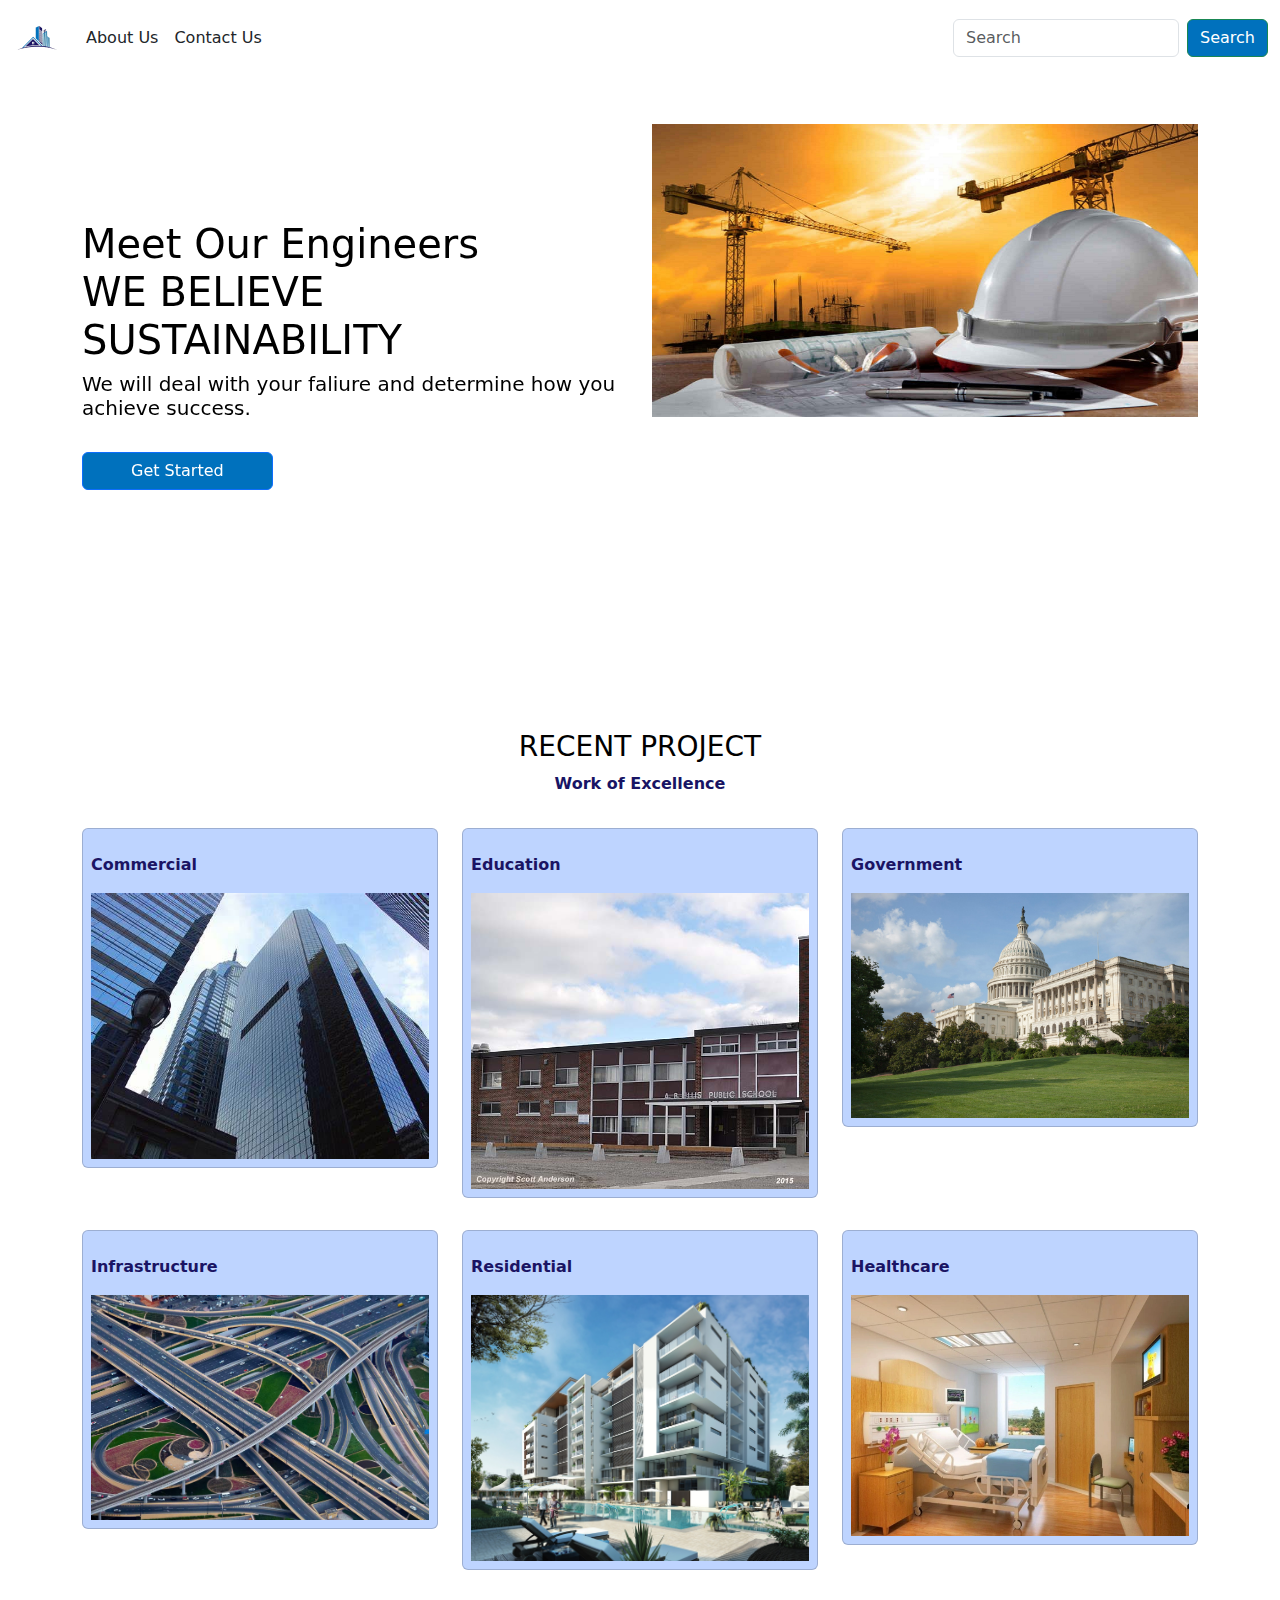
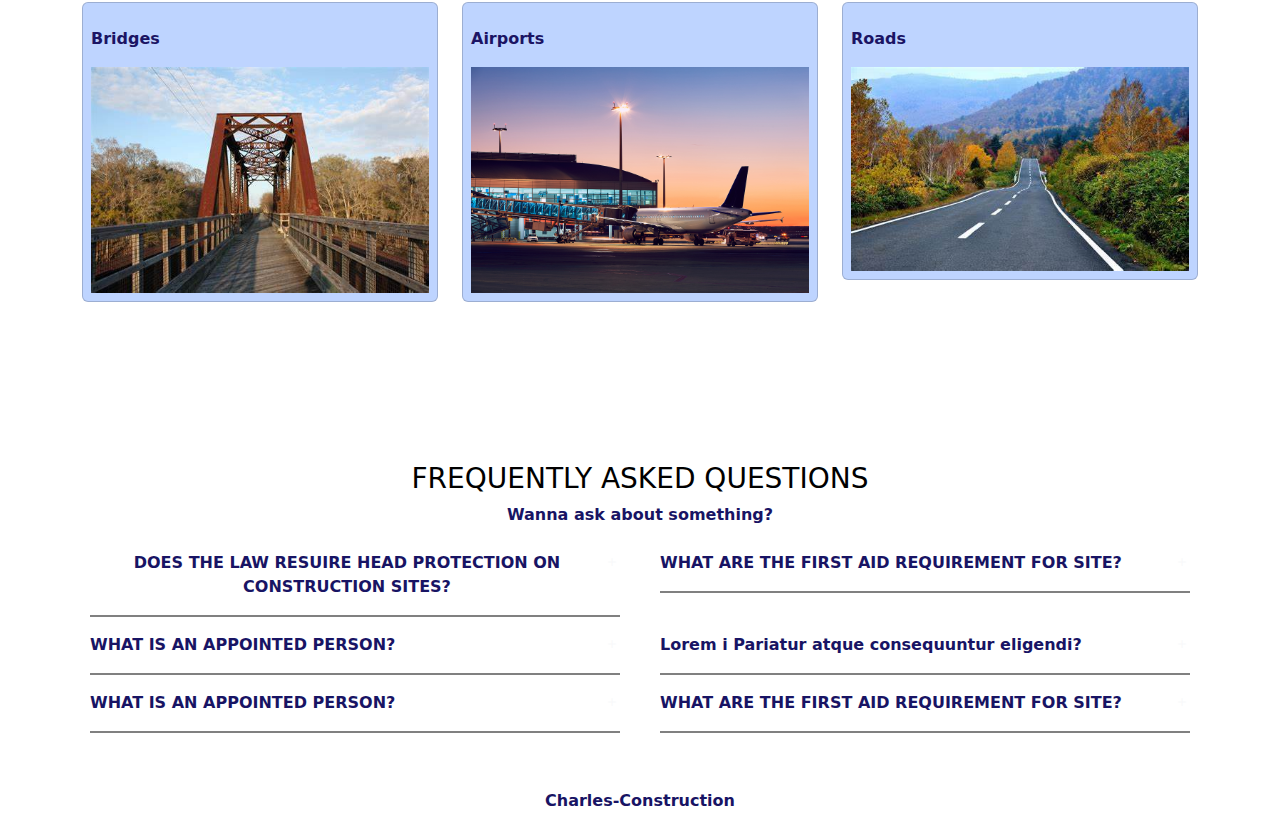
==== commit 5f8a9aa2: "update made" ====
--- a/index.html
+++ b/index.html
@@ -20,7 +20,7 @@
     <nav class="navbar navbar-expand-lg">
       <div class="container-fluid">
         <a class="navbar-brand" href="#"
-          ><img src="./Images/logo.png" alt=""
+          ><img src="./Images/logohouse.png" alt=""
         /></a>
         <button
           class="navbar-toggler bg-light"
@@ -82,8 +82,8 @@
     </header>
     <section class="collection">
       <div class="container mt-lg-5 mt-2 pt-5">
-        <div class="row text-center">
-          <h3>RECENT PROJECT</h3>
+        <div class="row text-center card-body">
+          <h3 class="mt-5">RECENT PROJECT</h3>
           <p>Work of Excellence</p>
           <div class="col-lg-4 col-md-6 col-12">
             <div class="card p-2 my-3">
@@ -163,8 +163,8 @@
     </section>
     <section class="faq">
       <div class="container mt-5 pt-5">
-        <div class="row text-center">
-          <h2>Freaquently Asked Question</h2>
+        <div class="row text-center freq">
+          <h3 class="mt-5">FREQUENTLY ASKED QUESTIONS</h3>
           <p>Wanna ask about something?</p>
           <div class="col-lg-6 col-md-6 col-12">
             <div class="question m-2 d-flex justify-content-between">
@@ -206,7 +206,7 @@
       </div>
     </section>
     <footer>
-      <div class="container text-center mt-5">
+      <div class="container text-center foot mt-5">
         <p>Charles-Construction</p>
       </div>
     </footer>
--- a/CSS/styles.css
+++ b/CSS/styles.css
@@ -7,33 +7,57 @@
   color: #000;
 }
 body {
-  background: #ffe0006e;
+  background: #ffffff;
 }
 .btn {
   color: #fff;
-  background-color: #ffb600;
-  border-color: #ca8f0a;
+  background-color: #0071bd;
 }
 .btn:hover {
   color: #fff !important;
-  background-color: #ffb600;
-  border-color: #ca8f0a !important;
+  background-color: #1b1464;
 }
 
+.card {
+  background: #bed4ff;
+}
+
+/* .card-body {
+  background: #f5f5f5;
+} */
+
+.card p {
+  color: #1b1464;
+  font-size: 16px;
+  font-weight: 700;
+}
 .faq .question {
   border-bottom: 2px solid grey;
 }
+/* .freq {
+  background: #bed4ff;
+} */
 
+.freq h2, p {
+  color: #181464;
+  font-size: 16px;
+  font-weight: 700;
 
+}
+
+.foot p {
+  color: #181464
+}
 /* GLOBE ANIMATION */
-@keyframes globe {
-  0% {
-    transform: scale(1);
+@media (max-width: 426px) {
+  .navbar .navbar-brand img{
+    width: 50%;
   }
-  50% {
-    transform: scale(1.1);
-  }
-  100% {
-    transform: scale(1);
-  }
+
 }
+
+/* #1b1464 */ 
+.mass {
+  color: #1b1464 #0071bd #367ca5;
+
+}